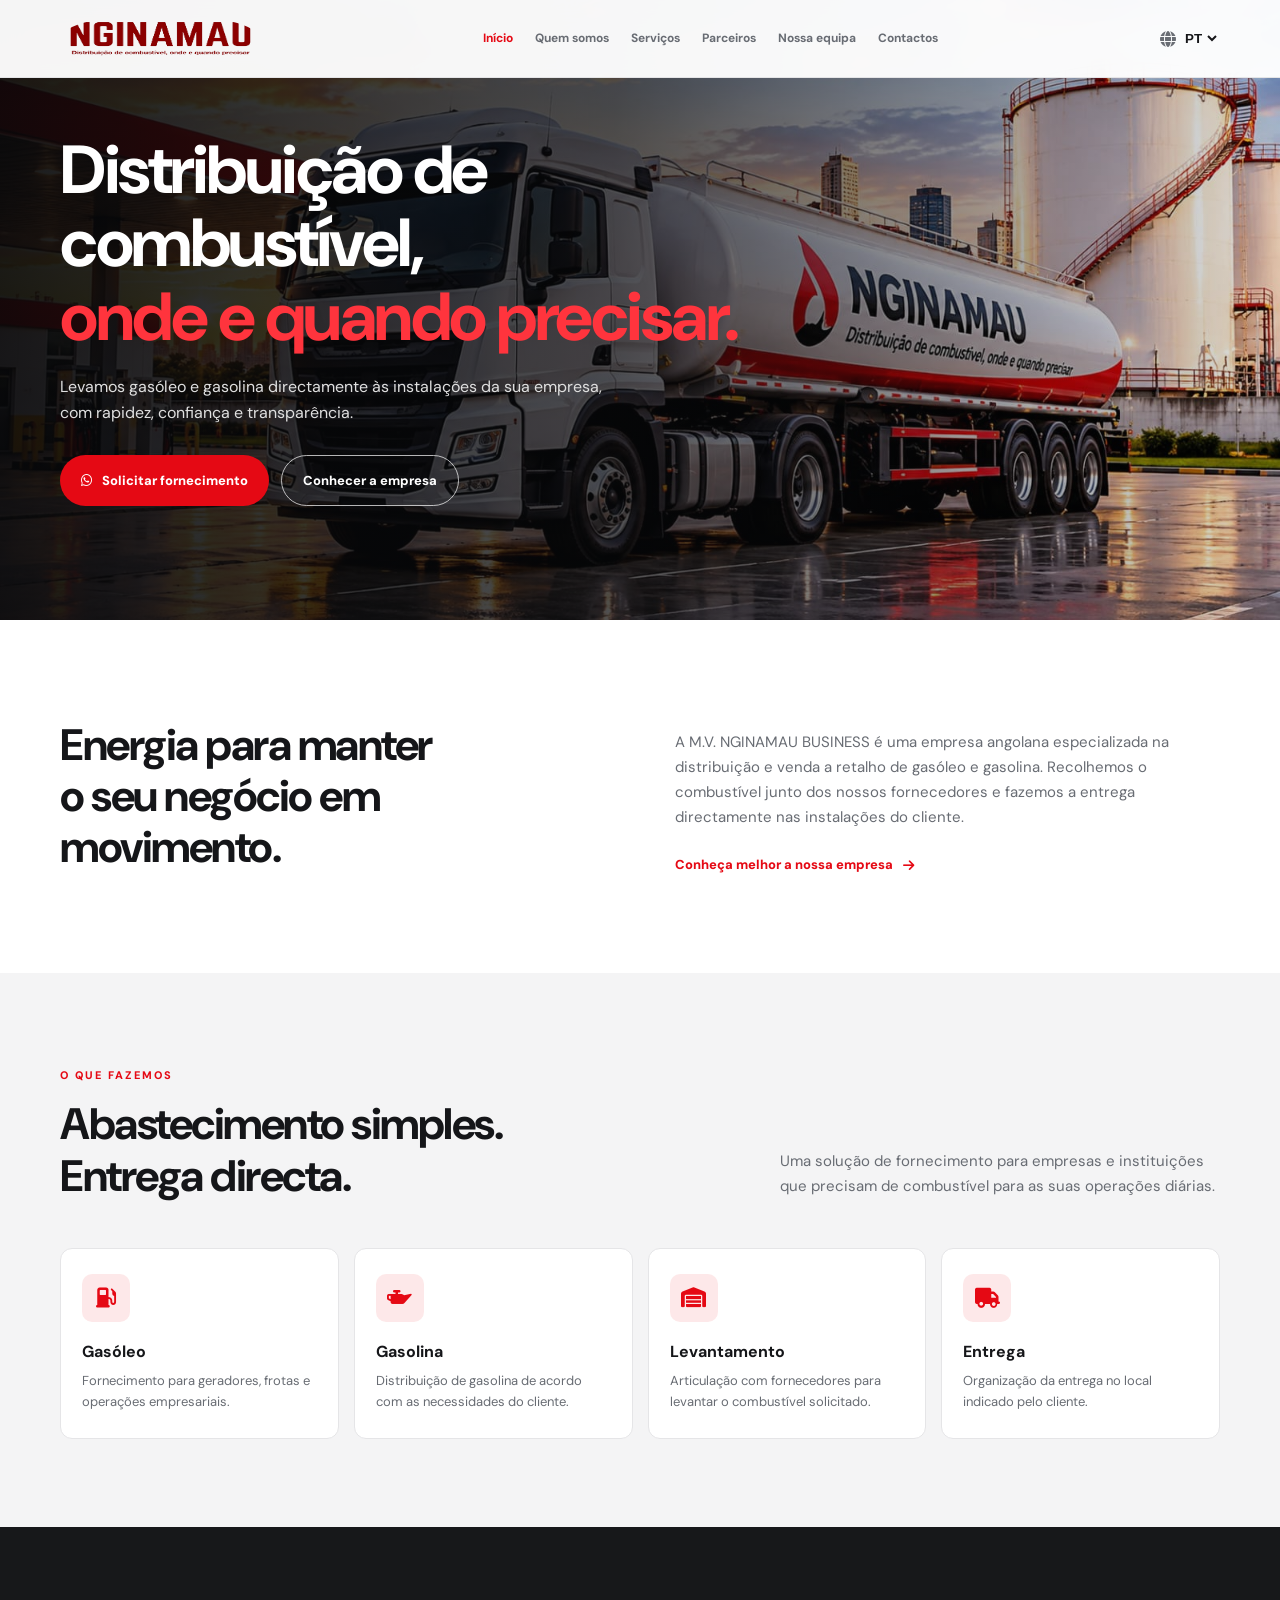
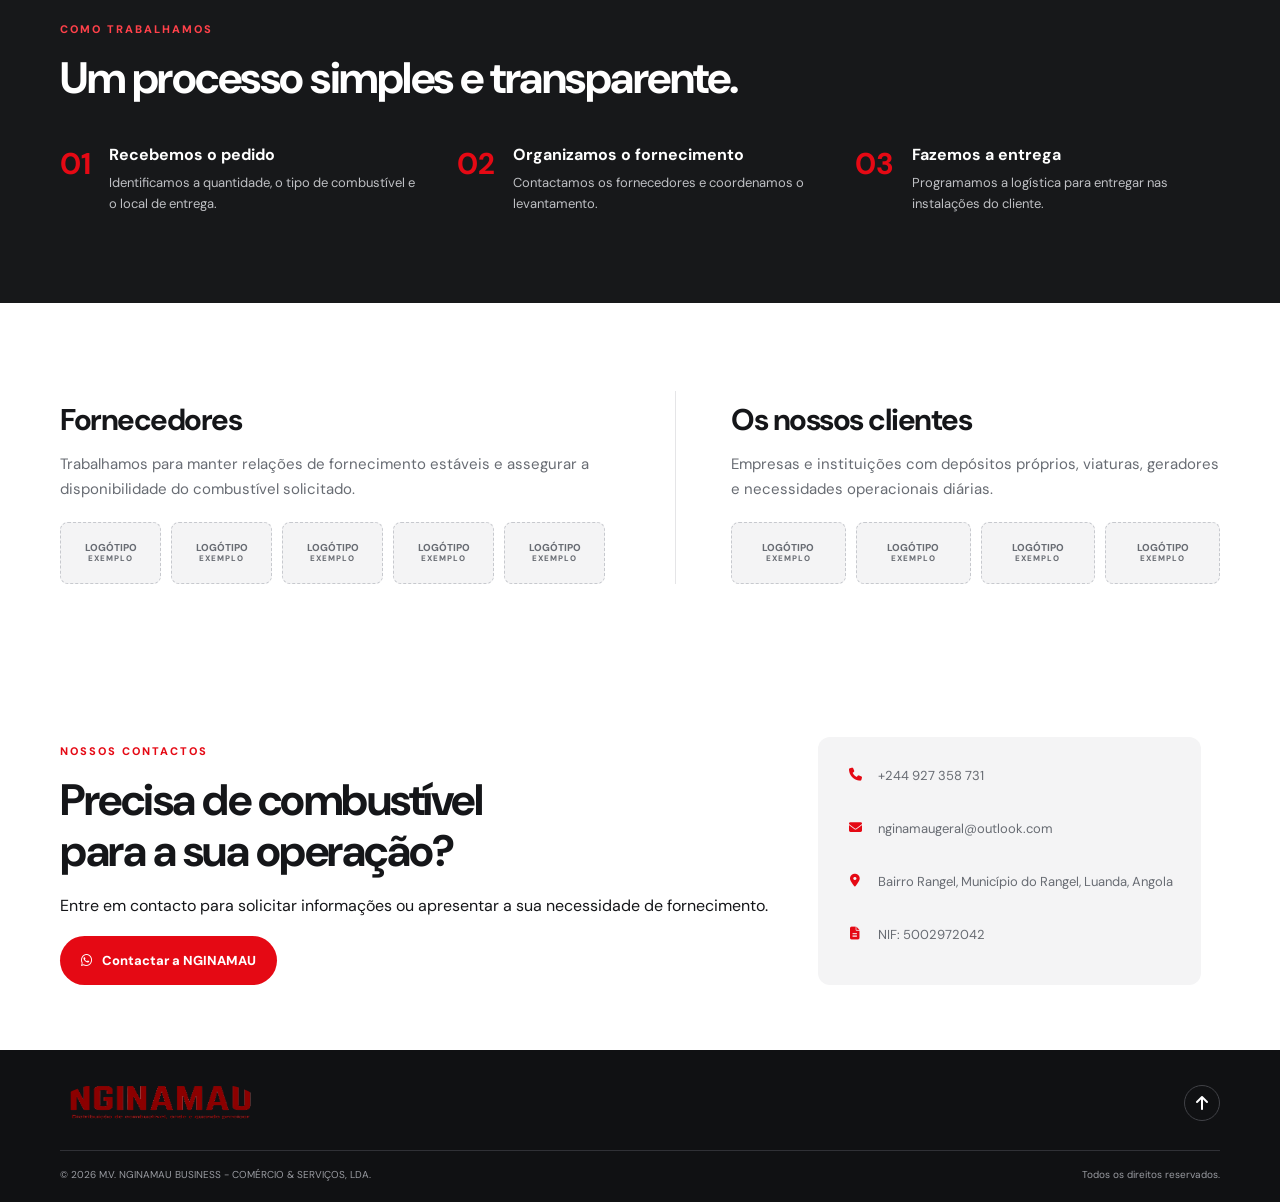
==== index.html @ 98467501 "first commit" ====
<!DOCTYPE html>
<html lang="pt">

<head>
  <meta charset="UTF-8">
  <meta name="viewport" content="width=device-width, initial-scale=1.0">
  <meta name="description" content="NGINAMAU — Distribuição de combustível, onde e quando precisar.">
  <title>NGINAMAU | Início</title>
  <link rel="preconnect" href="https://fonts.googleapis.com">
  <link rel="preconnect" href="https://fonts.gstatic.com" crossorigin>
  <link href="https://fonts.googleapis.com/css2?family=DM+Sans:wght@400;500;600;700;800&display=swap" rel="stylesheet">
  <link rel="stylesheet" href="https://cdnjs.cloudflare.com/ajax/libs/font-awesome/6.7.2/css/all.min.css">
  <link rel="stylesheet" href="css/styles.css">
</head>

<body>
  <div id="site-header"></div>
  <main>
    <section class="hero" id="inicio">
      <div class="hero-shade"></div>
      <div class="container hero-content">
        <h1>Distribuição de combustível,<br><em>onde e quando precisar.</em></h1>
        <p>Levamos gasóleo e gasolina directamente às instalações da sua empresa, com rapidez, confiança e
          transparência.</p>
        <div class="hero-actions">
          <a class="btn btn-red" href="https://wa.me/244927358731" target="_blank" rel="noopener"><i
              class="fa-brands fa-whatsapp"></i> Solicitar fornecimento</a>
          <a class="btn btn-outline" href="sobre.html">Conhecer a empresa</a>
        </div>
      </div>
    </section>

    <section class="section intro-section">
      <div class="container two-col intro-layout">
        <div>
          <h2>Energia para manter<br>o seu negócio em movimento.</h2>
        </div>
        <div class="intro-copy">
          <p>A M.V. NGINAMAU BUSINESS é uma empresa angolana especializada na distribuição e venda a retalho de gasóleo
            e gasolina. Recolhemos o combustível junto dos nossos fornecedores e fazemos a entrega directamente nas
            instalações do cliente.</p>
          <a class="text-link" href="sobre.html">Conheça melhor a nossa empresa <i
              class="fa-solid fa-arrow-right"></i></a>
        </div>
      </div>
    </section>

    <section class="section soft-section" id="servicos">
      <div class="container">
        <div class="section-heading">
          <div><span class="kicker">O que fazemos</span>
            <h2>Abastecimento simples.<br>Entrega directa.</h2>
          </div>
          <p>Uma solução de fornecimento para empresas e instituições que precisam de combustível para as suas operações
            diárias.</p>
        </div>
        <div class="cards-grid four">
          <article class="info-card"><span class="icon-box"><i class="fa-solid fa-gas-pump"></i></span>
            <h3>Gasóleo</h3>
            <p>Fornecimento para geradores, frotas e operações empresariais.</p>
          </article>
          <article class="info-card"><span class="icon-box"><i class="fa-solid fa-oil-can"></i></span>
            <h3>Gasolina</h3>
            <p>Distribuição de gasolina de acordo com as necessidades do cliente.</p>
          </article>
          <article class="info-card"><span class="icon-box"><i class="fa-solid fa-warehouse"></i></span>
            <h3>Levantamento</h3>
            <p>Articulação com fornecedores para levantar o combustível solicitado.</p>
          </article>
          <article class="info-card"><span class="icon-box"><i class="fa-solid fa-truck"></i></span>
            <h3>Entrega</h3>
            <p>Organização da entrega no local indicado pelo cliente.</p>
          </article>
        </div>
      </div>
    </section>

    <section class="section process-section">
      <div class="container">
        <span class="kicker kicker-light">Como trabalhamos</span>
        <h2>Um processo simples e transparente.</h2>
        <div class="steps-grid">
          <article><b>01</b>
            <div>
              <h3>Recebemos o pedido</h3>
              <p>Identificamos a quantidade, o tipo de combustível e o local de entrega.</p>
            </div>
          </article>
          <article><b>02</b>
            <div>
              <h3>Organizamos o fornecimento</h3>
              <p>Contactamos os fornecedores e coordenamos o levantamento.</p>
            </div>
          </article>
          <article><b>03</b>
            <div>
              <h3>Fazemos a entrega</h3>
              <p>Programamos a logística para entregar nas instalações do cliente.</p>
            </div>
          </article>
        </div>
      </div>
    </section>

    <section class="section partners-section" id="parceiros">
      <div class="container two-col">
        <div class="partner-panel">
          <h2>Fornecedores</h2>
          <p>Trabalhamos para manter relações de fornecimento estáveis e assegurar a disponibilidade do combustível
            solicitado.</p>
          <div class="logo-row">
            <div class="logo-placeholder">LOGÓTIPO<br><small>EXEMPLO</small></div>
            <div class="logo-placeholder">LOGÓTIPO<br><small>EXEMPLO</small></div>
            <div class="logo-placeholder">LOGÓTIPO<br><small>EXEMPLO</small></div>
            <div class="logo-placeholder">LOGÓTIPO<br><small>EXEMPLO</small></div>
            <div class="logo-placeholder">LOGÓTIPO<br><small>EXEMPLO</small></div>
          </div>
        </div>
        <div class="partner-panel">
          <h2>Os nossos clientes</h2>
          <p>Empresas e instituições com depósitos próprios, viaturas, geradores e necessidades operacionais diárias.
          </p>
          <div class="logo-row">
            <div class="logo-placeholder">LOGÓTIPO<br><small>EXEMPLO</small></div>
            <div class="logo-placeholder">LOGÓTIPO<br><small>EXEMPLO</small></div>
            <div class="logo-placeholder">LOGÓTIPO<br><small>EXEMPLO</small></div>
            <div class="logo-placeholder">LOGÓTIPO<br><small>EXEMPLO</small></div>
          </div>
        </div>
      </div>
    </section>

    <!-- <section class="section reach-section">
      <div class="container reach-content">
        <span class="kicker kicker-light">Onde estamos</span>
        <h2>Começamos em Luanda.<br>Queremos chegar mais longe.</h2>
        <p>Numa primeira fase, actuamos na Província de Luanda e demais zonas da cidade. No futuro, pretendemos expandir
          para periferias, subúrbios e áreas rurais.</p>
      </div>
    </section> -->

    <section class="contact-cta section" id="contactos">
      <div class="container contact-grid">
        <div class="contact-kicker">
          <span class="kicker" data-i18n="contactKicker">NOSSOS CONTACTOS</span>
          <h2 data-i18n="contactTitle">Precisa de combustível<br>para a sua operação?</h2>
          <p data-i18n="contactText">Entre em contacto para solicitar informações ou apresentar a sua necessidade de
            fornecimento.
          </p>
          <a class="btn btn-red" href="https://wa.me/244927358731" target="_blank" rel="noopener">
            <i class="fa-brands fa-whatsapp"></i>
            <span data-i18n="contactButton">Contactar a NGINAMAU</span>
          </a>
        </div>
        <div class="contact-details">
          <a href="tel:+244927358731"><i class="fa-solid fa-phone"></i><span>+244 927 358 731</span></a>
          <a href="mailto:nginamaugeral@outlook.com"><i
              class="fa-solid fa-envelope"></i><span>nginamaugeral@outlook.com</span></a>
          <div><i class="fa-solid fa-location-dot"></i><span data-i18n="address">Bairro Rangel, Município do Rangel,
              Luanda, Angola</span></div>
          <div><i class="fa-solid fa-file-lines"></i><span>NIF: 5002972042</span></div>
        </div>
      </div>
    </section>

  </main>
  <div id="site-footer"></div>
  <script src="js/layout.js"></script>
  <script src="js/main.js"></script>
</body>

</html>
---- css/styles.css ----
* {
    box-sizing: border-box
}

:root {
    --red: #e50914;
    --red2: #b80710;
    --ink: #151619;
    --muted: #686c73;
    --paper: #fff;
    --soft: #f4f4f5;
    --line: #e5e5e7;
    --header: rgba(255, 255, 255, .96)
}

body.dark {
    --ink: #f4f4f5;
    --muted: #b7bac1;
    --paper: #151619;
    --soft: #202226;
    --line: #33363b;
    --header: rgba(21, 22, 25, .96)
}

html {
    scroll-behavior: smooth;
    scroll-padding-top: 80px
}

body {
    margin: 0;
    font-family: "DM Sans", Arial, sans-serif;
    color: var(--ink);
    background: var(--paper);
    line-height: 1.65
}

a {
    color: inherit;
    text-decoration: none
}

.container {
    width: min(1160px, calc(100% - 48px));
    margin: auto
}

.site-header {
    width: 100%;
    height: 78px;
    padding: 0 max(24px, calc((100vw - 1160px)/2));
    display: flex;
    align-items: center;
    justify-content: space-between;
    gap: 24px;
    background: var(--header);
    border-bottom: 1px solid var(--line);
    position: fixed;
    top: 0;
    z-index: 50;
    backdrop-filter: blur(12px)
}

.brand {
    display: flex;
    align-items: center;
    gap: 10px;
    flex-shrink: 0
}

.brand-mark {
    width: 200px;
    height: 50px;
    color: #fff;
    display: grid;
    place-items: center;
    border-radius: 50% 50% 8% 8px;
    font-size: 20px
}

.brand strong {
    display: block;
    font-size: 19px;
    letter-spacing: -.7px;
    line-height: 1.1
}

.brand small {
    display: block;
    color: var(--muted);
    font-size: 9px
}

.main-nav {
    display: flex;
    gap: 22px;
    align-items: center
}

.main-nav a {
    font-size: 12px;
    font-weight: 700;
    color: var(--muted)
}

.main-nav a:hover,
.main-nav a.active {
    color: var(--red)
}

.header-actions {
    display: flex;
    align-items: center;
    gap: 12px
}

.language-picker {
    display: flex;
    gap: 5px;
    align-items: center;
    color: var(--muted)
}

.language-picker select {
    border: 0;
    background: transparent;
    color: var(--ink);
    font-weight: 700
}

.theme-toggle,
.menu-toggle {
    width: 36px;
    height: 36px;
    border: 1px solid var(--line);
    border-radius: 50%;
    background: var(--soft);
    color: var(--ink);
    cursor: pointer
}

.menu-toggle {
    display: none
}

.hero {
    min-height: 620px;
    display: flex;
    align-items: center;
    position: relative;
    color: white;
    background: #151619 url("../assets/hero.jpeg") center 55%/cover no-repeat
}

.hero-shade,
.page-hero-shade {
    position: absolute;
    inset: 0;
    background: linear-gradient(90deg, rgba(7, 8, 10, .92), rgba(7, 8, 10, .70) 48%, rgba(7, 8, 10, .12))
}

.hero-content,
.page-hero-content {
    position: relative;
    z-index: 1;
    padding: 90px 0
}

.eyebrow,
.kicker {
    font-size: 11px;
    font-weight: 800;
    letter-spacing: 2px;
    text-transform: uppercase;
    color: var(--red)
}

.eyebrow {
    color: #fff;
    opacity: .9
}

.hero h1,
.page-hero h1 {
    font-size: clamp(42px, 5.5vw, 68px);
    line-height: 1.08;
    letter-spacing: -2.5px;
    max-width: 760px;
    margin: 20px 0
}

.hero h1 em,
.page-hero h1 em {
    font-style: normal;
    color: #ff343d
}

.hero-content>p,
.page-hero-content>p {
    font-size: 16px;
    color: #e0e0e0;
    max-width: 550px
}

.hero-actions {
    display: flex;
    gap: 12px;
    flex-wrap: wrap;
    margin-top: 28px
}

.btn {
    display: inline-flex;
    align-items: center;
    justify-content: center;
    gap: 10px;
    padding: 14px 21px;
    border-radius: 28px;
    font-size: 13px;
    font-weight: 800;
    transition: .2s
}

.btn:hover {
    transform: translateY(-2px)
}

.btn-red {
    background: var(--red);
    color: #fff
}

.btn-red:hover {
    background: var(--red2)
}

.btn-outline {
    border: 1px solid rgba(255, 255, 255, .7);
    color: #fff
}

.hero-caption {
    margin-top: 36px;
    font-size: 12px;
    color: #eee;
    display: flex;
    gap: 10px;
    align-items: center
}

.hero-caption i {
    color: #ff343d
}

.section {
    padding: 88px 0
}

.two-col {
    display: grid;
    grid-template-columns: 1fr 1fr;
    gap: 70px;
    align-items: center
}

.intro-section h2,
.section h2 {
    font-size: clamp(30px, 3.6vw, 44px);
    line-height: 1.16;
    letter-spacing: -1.5px;
    margin: 12px 0
}

.intro-copy p,
.section-heading>p,
.partner-panel>p,
.team-preview p,
.reach-content p,
.about-main p,
.statement-card p {
    color: var(--muted);
    font-size: 15px
}

.text-link {
    color: var(--red);
    font-weight: 800;
    font-size: 13px;
    display: inline-flex;
    gap: 10px;
    align-items: center;
    margin-top: 10px
}

.soft-section {
    background: var(--soft)
}

.section-heading {
    display: grid;
    grid-template-columns: 1fr 1fr;
    align-items: end;
    gap: 60px;
    margin-bottom: 34px
}

.section-heading>p {
    max-width: 440px;
    justify-self: end
}

.cards-grid {
    display: grid;
    gap: 15px
}

.cards-grid.four {
    grid-template-columns: repeat(4, 1fr)
}

.cards-grid.five {
    grid-template-columns: repeat(5, 1fr)
}

.info-card {
    background: var(--paper);
    border: 1px solid var(--line);
    border-radius: 12px;
    padding: 25px 21px
}

.icon-box {
    width: 48px;
    height: 48px;
    display: grid;
    place-items: center;
    background: rgba(229, 9, 20, .09);
    color: var(--red);
    border-radius: 10px;
    font-size: 20px
}

.info-card h3 {
    font-size: 16px;
    margin: 17px 0 5px
}

.info-card p {
    font-size: 13px;
    color: var(--muted);
    margin: 0
}

.process-section,
.reach-section {
    background: #17181a;
    color: #fff
}

.kicker-light {
    color: #ff414a
}

.process-section h2 {
    margin: 12px 0 35px
}

.steps-grid {
    display: grid;
    grid-template-columns: repeat(3, 1fr);
    gap: 32px
}

.steps-grid article {
    display: flex;
    gap: 18px
}

.steps-grid b {
    font-size: 30px;
    color: var(--red)
}

.steps-grid h3 {
    font-size: 16px;
    margin: 3px 0
}

.steps-grid p {
    font-size: 13px;
    color: #bfc0c4;
    margin: 0
}

.partner-panel+.partner-panel {
    border-left: 1px solid var(--line);
    padding-left: 55px
}

.partner-panel h2 {
    font-size: 30px
}

.logo-row {
    display: flex;
    gap: 10px;
    margin-top: 20px
}

.logo-placeholder {
    flex: 1;
    min-height: 62px;
    border: 1px dashed #c7c9ce;
    background: var(--soft);
    border-radius: 8px;
    display: grid;
    place-content: center;
    text-align: center;
    color: var(--muted);
    font-size: 10px;
    font-weight: 800;
    line-height: 1.2
}

.logo-placeholder small {
    font-size: 8px;
    letter-spacing: 1px
}

.note {
    display: block;
    color: var(--muted);
    font-size: 10px;
    margin-top: 10px
}

.team-preview {
    display: grid;
    grid-template-columns: 1fr 1fr;
    gap: 70px;
    align-items: center
}

.team-preview p {
    max-width: 460px
}

.team-preview-art {
    min-height: 250px;
    background: linear-gradient(135deg, #17181a, #303136);
    border-radius: 14px;
    color: white;
    display: flex;
    align-items: center;
    justify-content: center;
    gap: 24px;
    padding: 30px
}

.preview-icon {
    width: 100px;
    height: 100px;
    border-radius: 50%;
    background: var(--red);
    display: grid;
    place-items: center;
    font-size: 42px
}

.preview-caption strong,
.preview-caption span {
    display: block
}

.preview-caption strong {
    font-size: 20px
}

.preview-caption span {
    font-size: 13px;
    color: #c6c6c9
}

.reach-content {
    max-width: 780px
}

.reach-content h2 {
    font-size: 40px
}

.reach-content p {
    color: #c5c6c9;
    max-width: 650px
}

.contact-cta {
    padding: 65px 0
}

.cta-inner {
    display: flex;
    justify-content: space-between;
    align-items: center;
    gap: 30px
}

.cta-inner h2 {
    margin-bottom: 0
}

.contact-grid {
    display: flex;
    gap: 50px;
}

.contact-details {
    background: var(--soft);
    padding: 28px;
    border-radius: 12px;
    display: grid;
    gap: 20px
}

.contact-details a,
.contact-details div {
    display: flex;
    gap: 14px;
    align-items: flex-start;
    font-size: 13px;
    color: var(--muted);
    overflow-wrap: anywhere
}

.contact-details i {
    color: var(--red);
    width: 18px;
    text-align: center;
    padding-top: 3px
}

.site-footer {
    background: #101113;
    color: #fff;
    padding: 28px 0 18px
}

.footer-top {
    display: flex;
    align-items: center;
    justify-content: space-between;
    gap: 20px;
    padding-bottom: 22px
}

.footer-brand small {
    color: #a7a8ad
}

.footer-top>p {
    font-size: 12px;
    color: #c5c6c9
}

.back-top {
    width: 36px;
    height: 36px;
    border: 1px solid #414247;
    border-radius: 50%;
    display: grid;
    place-items: center
}

.footer-bottom {
    border-top: 1px solid #303136;
    padding-top: 16px;
    display: flex;
    justify-content: space-between;
    gap: 15px;
    color: #999ba1;
    font-size: 10px
}

.page-hero {
    min-height: 360px;
    display: flex;
    align-items: center;
    position: relative;
    color: #fff;
    background: #18191b center/cover no-repeat
}

.about-hero {
    background-image: url("../assets/quem-somos-banner.jpeg")
}

.team-hero {
    background-image: url("../assets/hero.jpeg")
}

.page-hero-shade {
    background: linear-gradient(90deg, rgba(8, 9, 11, .88), rgba(8, 9, 11, .5))
}

.page-hero-content {
    padding: 70px 0
}

.page-hero h1 {
    font-size: 56px;
    margin: 12px 0
}

.about-main {
    align-items: start
}

.statement-card {
    padding: 32px;
    border: 1px solid var(--line);
    border-radius: 14px;
    background: var(--paper)
}

.statement-card h2 {
    font-size: 27px
}

.statement-card .kicker {
    display: block;
    margin-top: 22px
}

.value-card {
    background: var(--soft);
    border: 1px solid var(--line);
    border-radius: 10px;
    padding: 22px 14px;
    text-align: center
}

.value-card i {
    font-size: 23px;
    color: var(--red)
}

.value-card h3 {
    font-size: 13px;
    margin: 12px 0 0
}

.objective-list {
    display: grid;
    gap: 15px;
    max-width: 900px
}

.objective-list>div {
    display: flex;
    gap: 18px;
    align-items: flex-start;
    border-bottom: 1px solid #34363a;
    padding: 0 0 14px
}

.objective-list b {
    color: var(--red);
    font-size: 20px
}

.objective-list p {
    margin: 0;
    color: #d1d1d4;
    font-size: 14px
}

.org-chart {
    display: flex;
    flex-direction: column;
    align-items: center
}

.team-person {
    background: var(--paper);
    border: 1px solid var(--line);
    border-radius: 12px;
    padding: 22px 18px;
    box-shadow: 0 7px 24px rgba(0, 0, 0, .04);
    text-align: center
}

.manager-person {
    display: flex;
    align-items: center;
    text-align: left;
    gap: 18px;
    border-top: 3px solid var(--red);
    min-width: 340px
}

.team-photo {
    width: 180px;
    height: 200px;
    border-radius: 50%;
    margin: 0 auto 14px;
    background: #e8e8eb;
    color: #555;
    display: grid;
    place-items: center;
    font-size: 29px;
    overflow: hidden
}

.team-photo img {
    width: 100%;
    height: 100%;
}

.manager-person .team-photo {
    margin: 0
}

.role-label {
    font-size: 10px;
    letter-spacing: 1px;
    font-weight: 800;
    color: var(--red);
    text-transform: uppercase;
}

.team-person h3 {
    font-size: 15px;
    margin: 5px 0
}

.team-person h4 {
    font-size: 14px;
    margin: 6px 0
}

.team-person p {
    font-size: 12px;
    color: var(--muted);
    margin: 7px 0 0
}

.org-stem {
    height: 35px;
    width: 1px;
    background: var(--red)
}

.department-cards {
    display: grid;
    grid-template-columns: repeat(4, 1fr);
    gap: 15px;
    width: 100%;
    position: relative
}

.department-cards:before {
    content: "";
    height: 1px;
    background: var(--red);
    position: absolute;
    top: -1px;
    left: 12.5%;
    right: 12.5%
}

.department-cards .team-person {
    position: relative
}

.department-cards .team-person:before {
    content: "";
    height: 17px;
    width: 1px;
    background: var(--red);
    position: absolute;
    top: -18px;
    left: 50%
}

.center-note {
    text-align: center;
    margin-top: 22px
}

@media(max-width:1000px) {
    .main-nav {
        gap: 12px
    }

    .main-nav a {
        font-size: 11px
    }

    .cards-grid.four {
        grid-template-columns: repeat(2, 1fr)
    }

    .cards-grid.five {
        grid-template-columns: repeat(3, 1fr)
    }

    .department-cards {
        grid-template-columns: repeat(2, 1fr)
    }

    .department-cards:before {
        display: none
    }

    .department-cards .team-person:before {
        display: none
    }
}

@media(max-width:760px) {
    .site-header {
        height: 68px;
        padding: 0 18px;
        gap: 10px
    }

    .brand strong {
        font-size: 17px
    }

    .menu-toggle {
        display: block;
        margin-left: auto;
        order: 2
    }

    .header-actions {
        order: 3
    }

    .brand-mark {
        width: 120px;
        height: 50px;
        color: #fff;
        display: grid;
        place-items: center;
    }

    .main-nav {
        display: none;
        position: absolute;
        top: 68px;
        left: 0;
        right: 0;
        background: var(--paper);
        border-bottom: 1px solid var(--line);
        padding: 18px 22px;
        flex-direction: column;
        align-items: flex-start;
        gap: 16px
    }

    .main-nav.open {
        display: flex
    }

    .main-nav a {
        font-size: 13px
    }

    .container {
        width: min(100% - 36px, 560px)
    }

    .hero {
        min-height: 600px;
        background-position: 58% center
    }

    .hero-content {
        padding: 75px 0
    }

    .hero h1 {
        font-size: 43px;
        letter-spacing: -1.7px
    }

    .hero-content>p {
        font-size: 14px
    }

    .section {
        padding: 65px 0
    }

    .two-col,
    .section-heading,
    .team-preview {
        grid-template-columns: 1fr;
        gap: 20px
    }

    .section-heading>p {
        justify-self: start
    }

    .cards-grid.four {
        gap: 10px
    }

    .info-card {
        padding: 20px 15px
    }

    .info-card h3 {
        font-size: 14px
    }

    .info-card p {
        font-size: 12px
    }

    .steps-grid {
        grid-template-columns: 1fr;
        gap: 22px
    }

    .partner-panel+.partner-panel {
        border-left: 0;
        border-top: 1px solid var(--line);
        padding: 30px 0 0
    }

    .team-preview-art {
        min-height: 190px
    }

    .reach-content h2 {
        font-size: 31px
    }

    .cta-inner {
        align-items: flex-start;
        flex-direction: column
    }

    .contact-grid {
        display: block;
        gap: 50px;
    }

    .contact-details {
        margin-top: 50px;
    }

    .footer-top {
        flex-wrap: wrap
    }

    .footer-top>p {
        order: 3;
        width: 100%;
        margin: 0
    }

    .footer-bottom {
        flex-direction: column;
        gap: 5px
    }

    .page-hero {
        min-height: 300px
    }

    .page-hero h1 {
        font-size: 43px
    }

    .department-cards {
        grid-template-columns: 1fr
    }

    .manager-person {
        min-width: 0;
        width: 100%;
        max-width: 360px
    }

    .cards-grid.five {
        grid-template-columns: repeat(2, 1fr)
    }

    .statement-card {
        padding: 24px
    }
}

@media(max-width:380px) {
    .hero h1 {
        font-size: 36px
    }

    .hero-actions {
        flex-direction: column;
        align-items: stretch;
        max-width: 270px
    }

    .brand small {
        font-size: 8px
    }

    .header-actions {
        gap: 6px
    }

    .logo-row {
        gap: 6px
    }
}
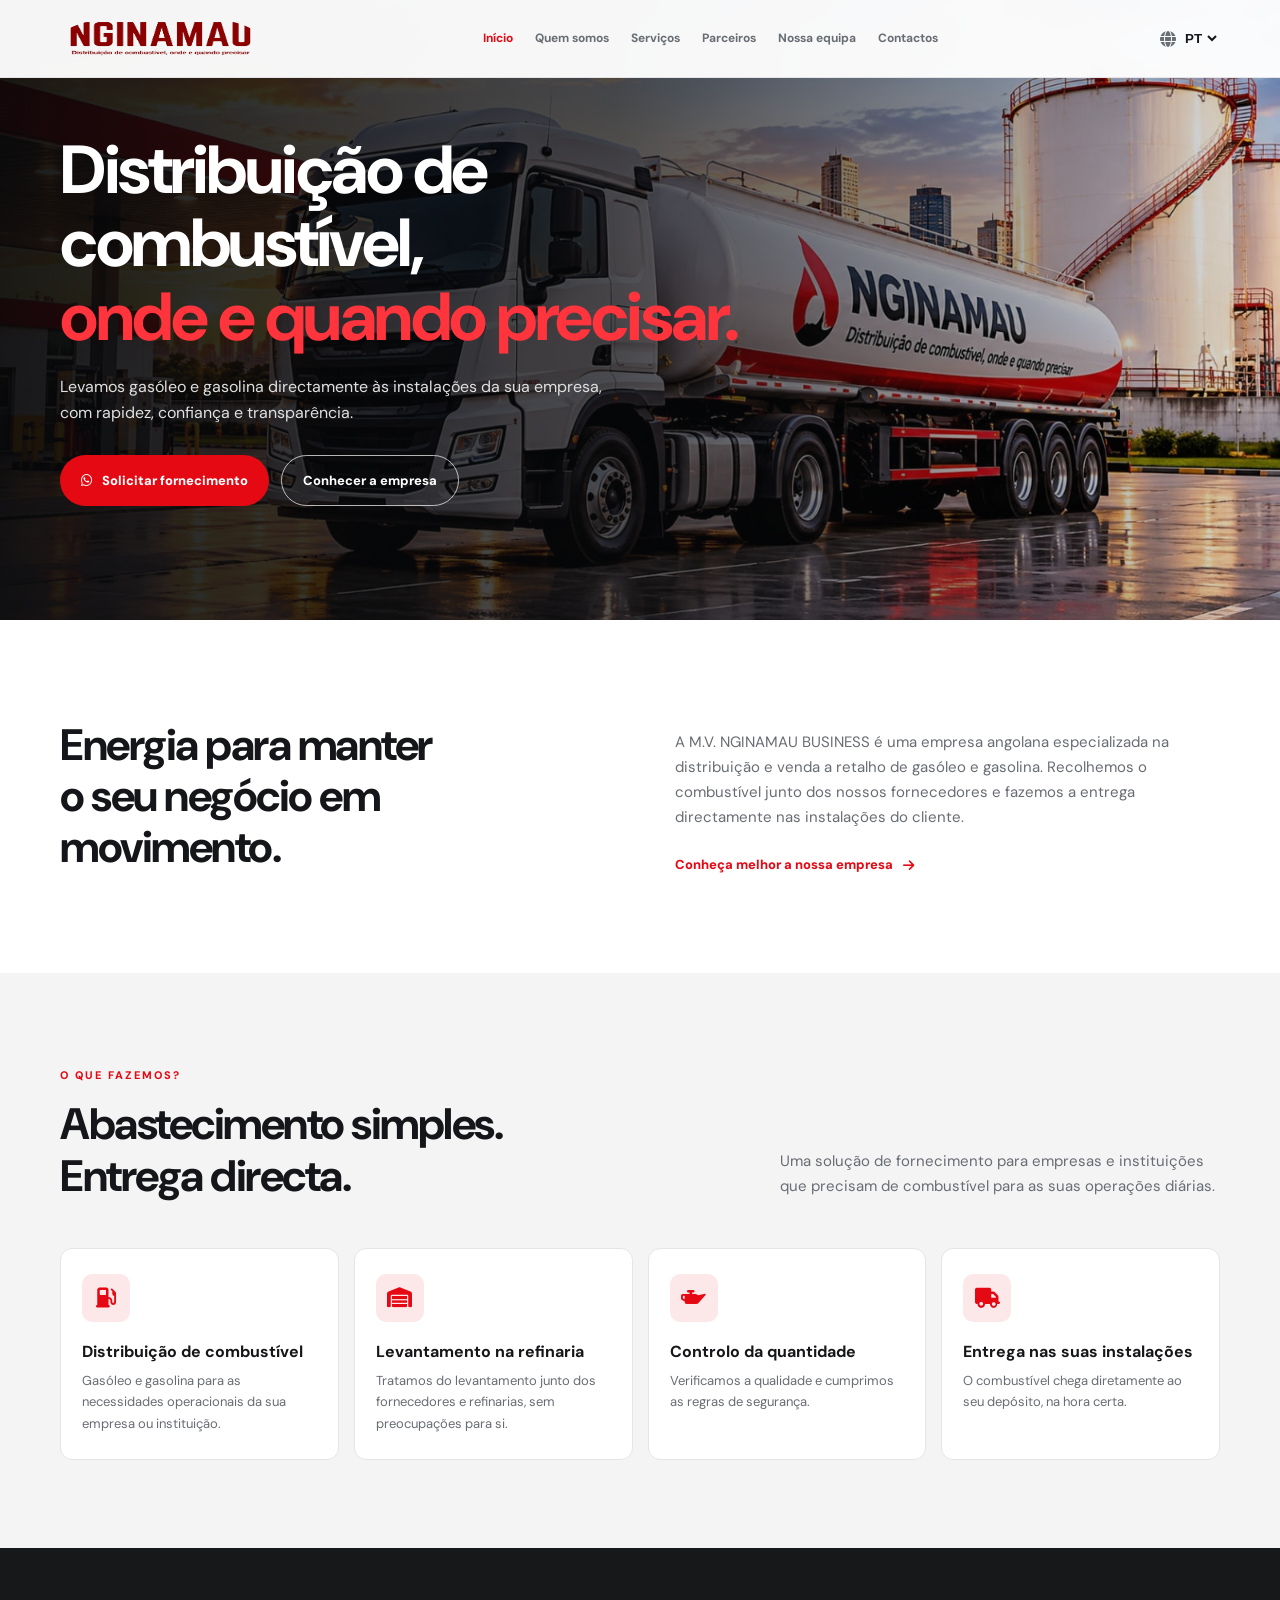
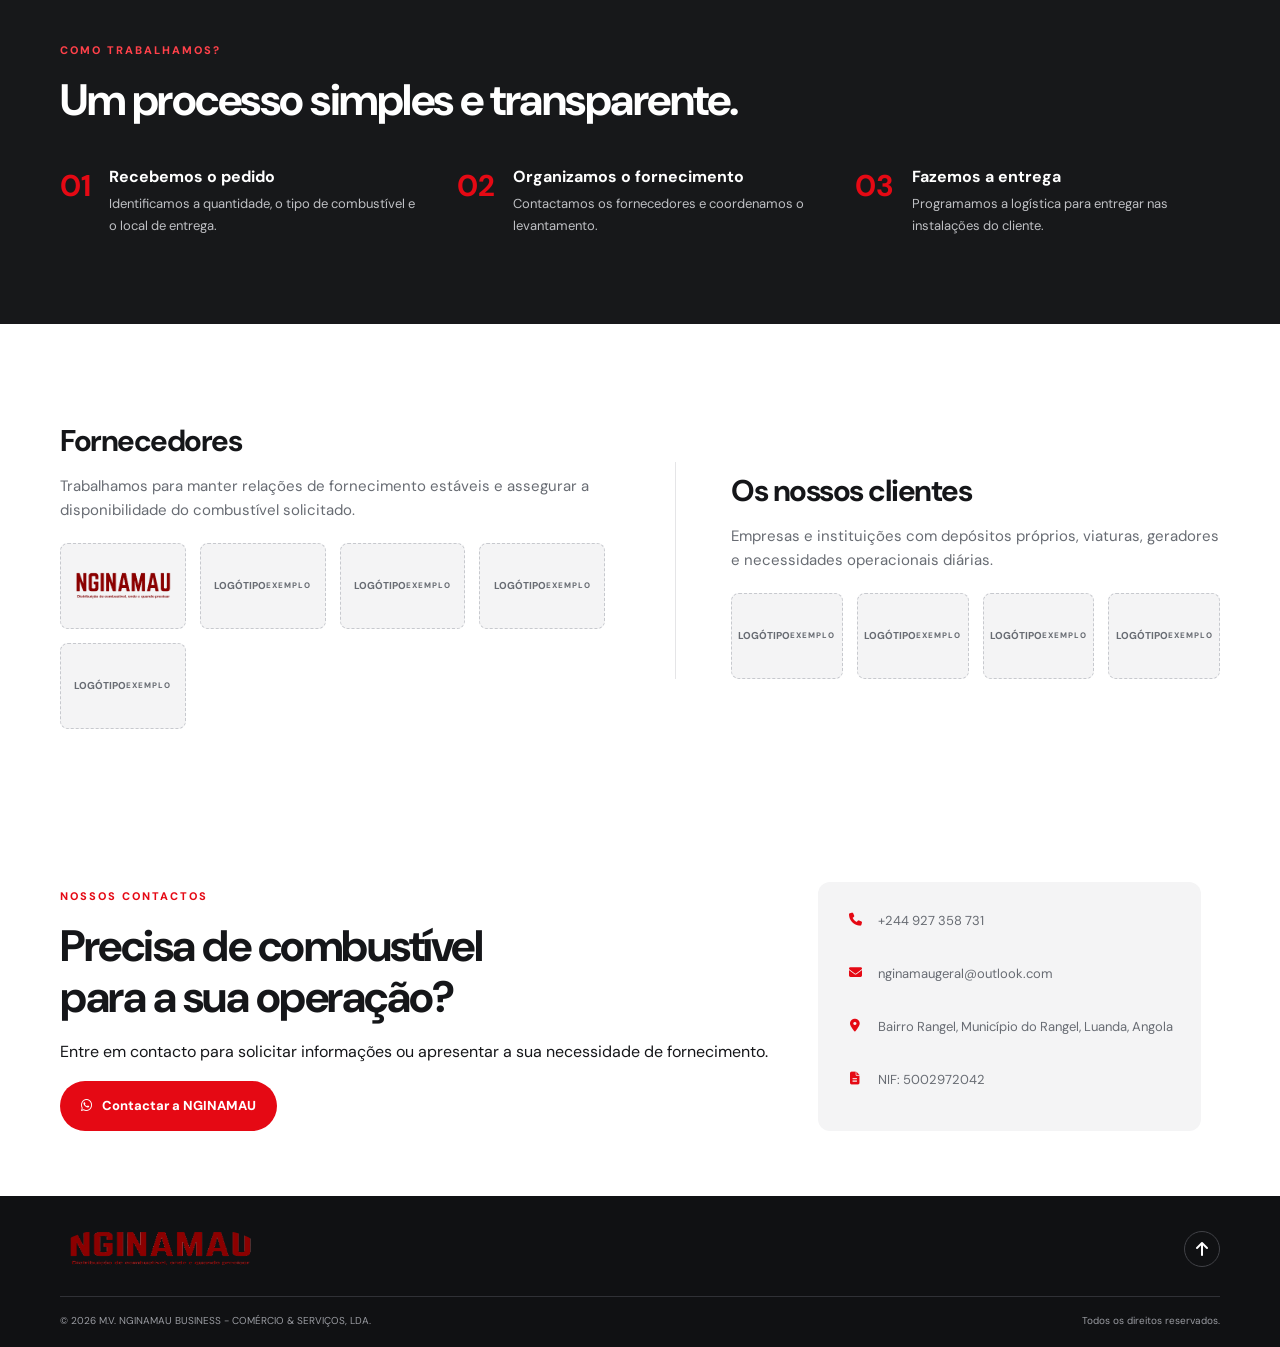
==== commit 44cddb6d: "ui: melhoramento da secção de clientes e fornecedores" ====
--- a/index.html
+++ b/index.html
@@ -48,7 +48,7 @@
     <section class="section soft-section" id="servicos">
       <div class="container">
         <div class="section-heading">
-          <div><span class="kicker">O que fazemos</span>
+          <div><span class="kicker">O que fazemos?</span>
             <h2>Abastecimento simples.<br>Entrega directa.</h2>
           </div>
           <p>Uma solução de fornecimento para empresas e instituições que precisam de combustível para as suas operações
@@ -56,20 +56,20 @@
         </div>
         <div class="cards-grid four">
           <article class="info-card"><span class="icon-box"><i class="fa-solid fa-gas-pump"></i></span>
-            <h3>Gasóleo</h3>
-            <p>Fornecimento para geradores, frotas e operações empresariais.</p>
+            <h3>Distribuição de combustível</h3>
+            <p>Gasóleo e gasolina para as necessidades operacionais da sua empresa ou instituição.</p>
+          </article>
+          <article class="info-card"><span class="icon-box"><i class="fa-solid fa-warehouse"></i></span>
+            <h3>Levantamento na refinaria</h3>
+            <p>Tratamos do levantamento junto dos fornecedores e refinarias, sem preocupações para si.</p>
           </article>
           <article class="info-card"><span class="icon-box"><i class="fa-solid fa-oil-can"></i></span>
-            <h3>Gasolina</h3>
-            <p>Distribuição de gasolina de acordo com as necessidades do cliente.</p>
-          </article>
-          <article class="info-card"><span class="icon-box"><i class="fa-solid fa-warehouse"></i></span>
-            <h3>Levantamento</h3>
-            <p>Articulação com fornecedores para levantar o combustível solicitado.</p>
-          </article>
+            <h3>Controlo da quantidade</h3>
+            <p>Verificamos a qualidade e cumprimos as regras de segurança.</p>
+          </article> 
           <article class="info-card"><span class="icon-box"><i class="fa-solid fa-truck"></i></span>
-            <h3>Entrega</h3>
-            <p>Organização da entrega no local indicado pelo cliente.</p>
+            <h3>Entrega nas suas instalações</h3>
+            <p>O combustível chega diretamente ao seu depósito, na hora certa.</p>
           </article>
         </div>
       </div>
@@ -77,7 +77,7 @@
 
     <section class="section process-section">
       <div class="container">
-        <span class="kicker kicker-light">Como trabalhamos</span>
+        <span class="kicker kicker-light">Como trabalhamos?</span>
         <h2>Um processo simples e transparente.</h2>
         <div class="steps-grid">
           <article><b>01</b>
@@ -109,7 +109,9 @@
           <p>Trabalhamos para manter relações de fornecimento estáveis e assegurar a disponibilidade do combustível
             solicitado.</p>
           <div class="logo-row">
-            <div class="logo-placeholder">LOGÓTIPO<br><small>EXEMPLO</small></div>
+            <div class="logo-placeholder">
+              <img src="assets/logo.png" alt="" srcset="">
+            </div>
             <div class="logo-placeholder">LOGÓTIPO<br><small>EXEMPLO</small></div>
             <div class="logo-placeholder">LOGÓTIPO<br><small>EXEMPLO</small></div>
             <div class="logo-placeholder">LOGÓTIPO<br><small>EXEMPLO</small></div>
@@ -129,15 +131,6 @@
         </div>
       </div>
     </section>
-
-    <!-- <section class="section reach-section">
-      <div class="container reach-content">
-        <span class="kicker kicker-light">Onde estamos</span>
-        <h2>Começamos em Luanda.<br>Queremos chegar mais longe.</h2>
-        <p>Numa primeira fase, actuamos na Província de Luanda e demais zonas da cidade. No futuro, pretendemos expandir
-          para periferias, subúrbios e áreas rurais.</p>
-      </div>
-    </section> -->
 
     <section class="contact-cta section" id="contactos">
       <div class="container contact-grid">
--- a/css/styles.css
+++ b/css/styles.css
@@ -582,7 +582,7 @@
 }
 
 .page-hero {
-    min-height: 360px;
+    min-height: 460px;
     display: flex;
     align-items: center;
     position: relative;
@@ -1018,4 +1018,129 @@
     .logo-row {
         gap: 6px
     }
-}+}
+
+.partner-panel .logo-row {
+  display: grid;
+  grid-template-columns: repeat(4, minmax(0, 1fr));
+  gap: 14px;
+  align-items: stretch;
+}
+.partner-panel .logo-placeholder {
+  min-width: 0;
+  min-height: 86px;
+  padding: 10px;
+  display: flex;
+  align-items: center;
+  justify-content: center;
+  overflow: hidden;
+}
+.partner-panel .logo-placeholder img {
+  display: block;
+  width: 100%;
+  max-width: 130px;
+  height: 58px;
+  object-fit: contain;
+}
+@media (max-width: 1024px) {
+  .partner-panel .logo-row {
+    grid-template-columns: repeat(3, minmax(0, 1fr));
+  }
+}
+
+@media (max-width: 600px) {
+  .partner-panel .logo-row {
+    display: flex;
+    gap: 12px;
+    overflow-x: auto;
+    overflow-y: hidden;
+    padding: 2px 2px 12px;
+    scroll-snap-type: x mandatory;
+    -webkit-overflow-scrolling: touch;
+    scrollbar-width: thin;
+  }
+  .partner-panel .logo-placeholder {
+    flex: 0 0 132px;
+    width: 132px;
+    min-height: 78px;
+    scroll-snap-align: start;
+  }
+  .partner-panel .logo-placeholder img {
+    max-width: 110px;
+    height: 52px;
+  }
+}
+
+.manager-person {
+  width: min(100%, 900px);
+  min-width: 0;
+  display: grid;
+  grid-template-columns: 112px minmax(0, 1fr);
+  align-items: start;
+  gap: 22px;
+  padding: 26px;
+  text-align: left;
+  overflow: hidden;
+}
+.manager-person .team-photo {
+  width: 112px;
+  height: 112px;
+  min-width: 0;
+  margin: 0;
+  flex: none;
+}
+.manager-person .team-photo img {
+  display: block;
+  width: 100%;
+  height: 100%;
+  object-fit: cover;
+  object-position: center;
+  border-radius: 50%;
+}
+.manager-person .manager-info {
+  min-width: 0;
+  width: 100%;
+}
+.manager-person h3 {
+  overflow-wrap: anywhere;
+  line-height: 1.3;
+}
+.manager-person .manager-bio {
+  max-width: 680px;
+  margin: 10px 0 0;
+  color: var(--muted);
+  font-size: 13px;
+  line-height: 1.7;
+  overflow-wrap: break-word;
+}
+@media (max-width: 760px) {
+  .manager-person {
+    width: 100%;
+    grid-template-columns: 76px minmax(0, 1fr);
+    gap: 14px;
+    padding: 18px;
+  }
+  .manager-person .team-photo {
+    width: 76px;
+    height: 76px;
+  }
+  .manager-person .manager-bio {
+    font-size: 12px;
+    line-height: 1.6;
+  }
+}
+@media (max-width: 420px) {
+  .manager-person {
+    grid-template-columns: 1fr;
+    justify-items: center;
+    text-align: center;
+    padding: 20px 16px;
+  }
+  .manager-person .team-photo {
+    width: 88px;
+    height: 88px;
+  }
+  .manager-person .manager-info {
+    text-align: center;
+  }
+}
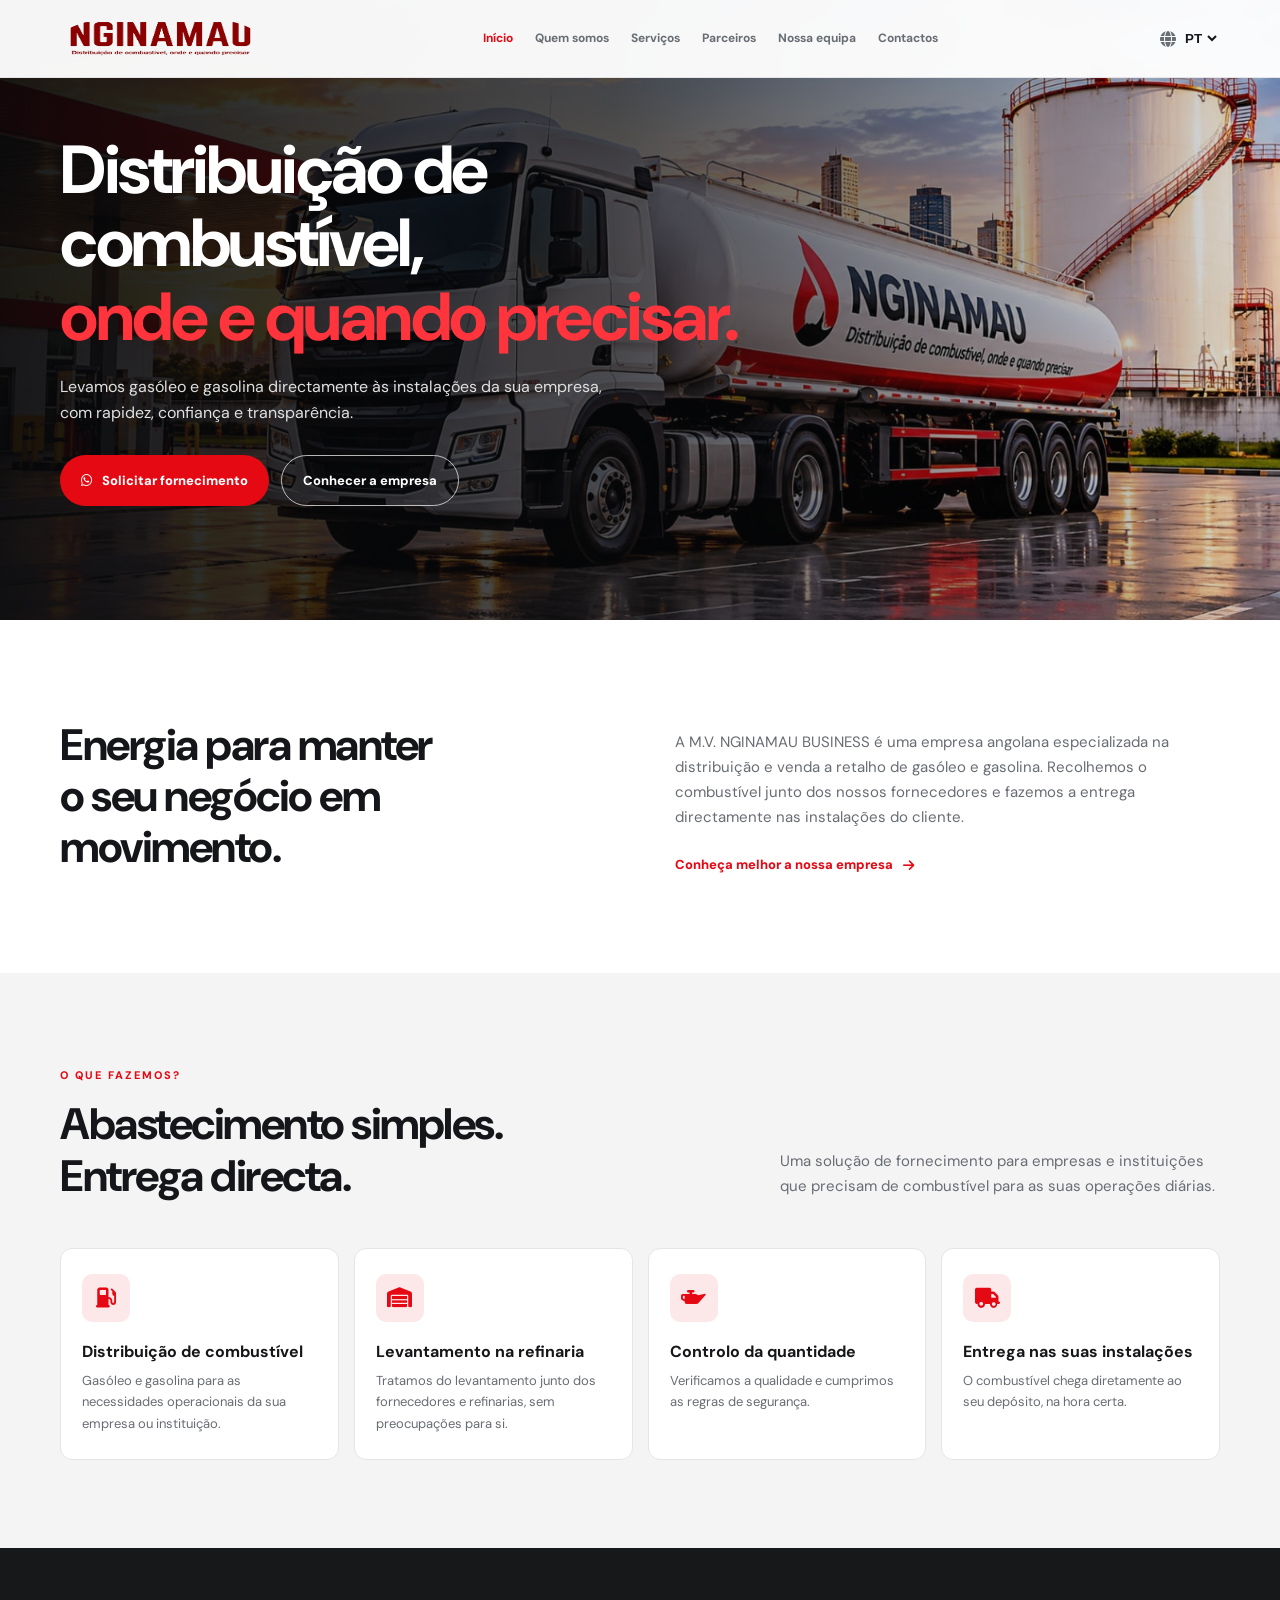
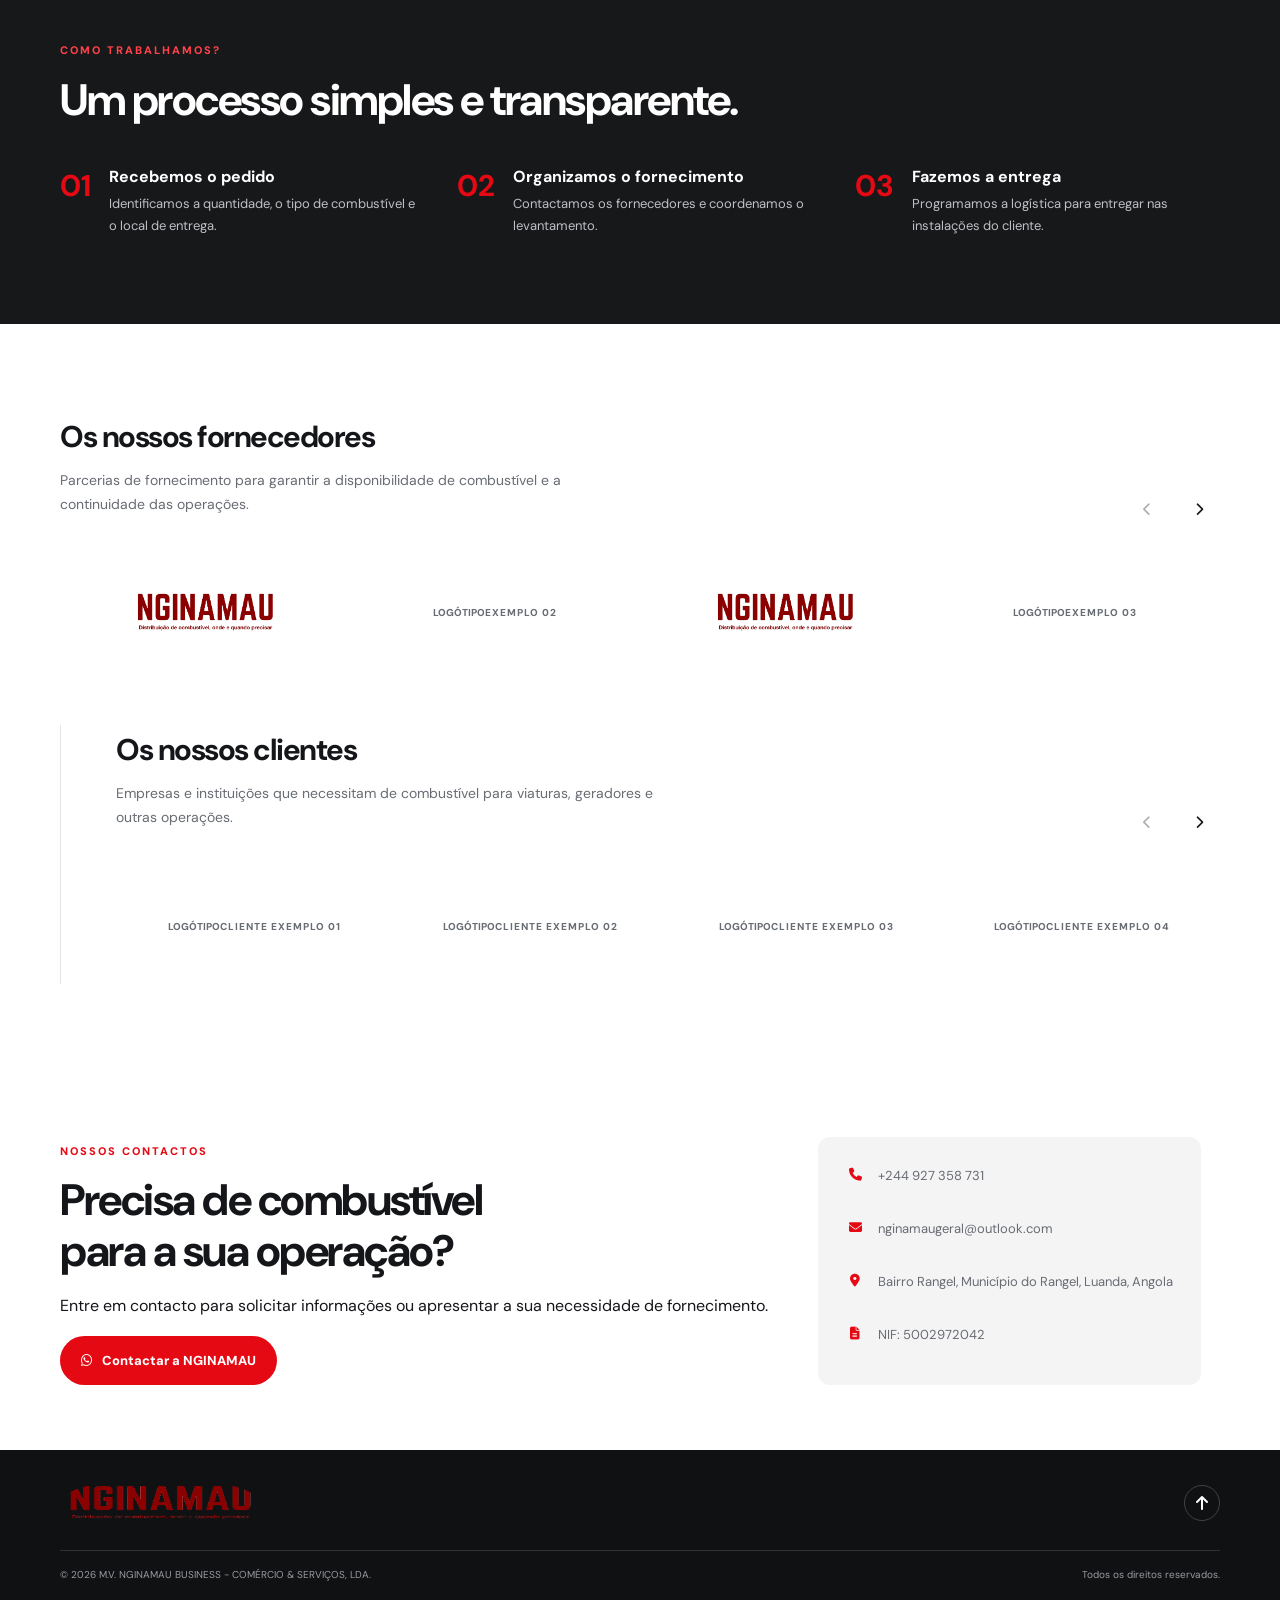
==== commit b85ce900: "style: melhor enquadramento dos cards dos fornecedores e clientes..." ====
--- a/index.html
+++ b/index.html
@@ -102,35 +102,113 @@
       </div>
     </section>
 
+        
     <section class="section partners-section" id="parceiros">
-      <div class="container two-col">
+      <div class="container">
         <div class="partner-panel">
-          <h2>Fornecedores</h2>
-          <p>Trabalhamos para manter relações de fornecimento estáveis e assegurar a disponibilidade do combustível
-            solicitado.</p>
-          <div class="logo-row">
-            <div class="logo-placeholder">
-              <img src="assets/logo.png" alt="" srcset="">
-            </div>
-            <div class="logo-placeholder">LOGÓTIPO<br><small>EXEMPLO</small></div>
-            <div class="logo-placeholder">LOGÓTIPO<br><small>EXEMPLO</small></div>
-            <div class="logo-placeholder">LOGÓTIPO<br><small>EXEMPLO</small></div>
-            <div class="logo-placeholder">LOGÓTIPO<br><small>EXEMPLO</small></div>
-          </div>
-        </div>
-        <div class="partner-panel">
-          <h2>Os nossos clientes</h2>
-          <p>Empresas e instituições com depósitos próprios, viaturas, geradores e necessidades operacionais diárias.
-          </p>
-          <div class="logo-row">
-            <div class="logo-placeholder">LOGÓTIPO<br><small>EXEMPLO</small></div>
-            <div class="logo-placeholder">LOGÓTIPO<br><small>EXEMPLO</small></div>
-            <div class="logo-placeholder">LOGÓTIPO<br><small>EXEMPLO</small></div>
-            <div class="logo-placeholder">LOGÓTIPO<br><small>EXEMPLO</small></div>
-          </div>
-        </div>
-      </div>
-    </section>
+          <div class="carousel-heading">
+            <div>
+              <h2>Os nossos fornecedores</h2>
+              <p>
+                Parcerias de fornecimento para garantir a disponibilidade
+                de combustível e a continuidade das operações.
+              </p>
+            </div>
+
+            <div class="carousel-controls">
+              <button class="carousel-btn" data-prev aria-label="Anterior">
+                <i class="fa-solid fa-chevron-left"></i>
+              </button>
+
+              <button class="carousel-btn" data-next aria-label="Seguinte">
+                <i class="fa-solid fa-chevron-right"></i>
+              </button>
+            </div>
+          </div>
+
+          <div class="logo-carousel" data-autoplay="true">
+            <div class="logo-carousel-viewport">
+              <div class="logo-carousel-track">
+
+                <div class="logo-placeholder">
+                  <img src="assets/logo.png" alt="Fornecedor demonstrativo">
+                </div>
+
+                <div class="logo-placeholder">
+                  LOGÓTIPO<br><small>EXEMPLO 02</small>
+                </div>
+                
+                <div class="logo-placeholder">
+                  <img src="assets/logo.png" alt="Fornecedor demonstrativo">
+                </div>
+
+                <div class="logo-placeholder">
+                  LOGÓTIPO<br><small>EXEMPLO 03</small>
+                </div>
+
+                <div class="logo-placeholder">
+                  LOGÓTIPO<br><small>EXEMPLO 04</small>
+                </div>
+
+                <div class="logo-placeholder">
+                  LOGÓTIPO<br><small>EXEMPLO 05</small>
+                </div>
+              </div>
+            </div>
+          </div>
+        </div>
+
+        <div class="partner-panel clients-panel">
+          <div class="carousel-heading">
+            <div>
+              <h2>Os nossos clientes</h2>
+              <p>
+                Empresas e instituições que necessitam de combustível
+                para viaturas, geradores e outras operações.
+              </p>
+            </div>
+
+            <div class="carousel-controls">
+              <button class="carousel-btn" data-prev aria-label="Anterior">
+                <i class="fa-solid fa-chevron-left"></i>
+              </button>
+
+              <button class="carousel-btn" data-next aria-label="Seguinte">
+                <i class="fa-solid fa-chevron-right"></i>
+              </button>
+            </div>
+          </div>
+
+          <div class="logo-carousel" data-autoplay="false">
+            <div class="logo-carousel-viewport">
+              <div class="logo-carousel-track">
+
+                <div class="logo-placeholder">
+                  LOGÓTIPO<br><small>CLIENTE EXEMPLO 01</small>
+                </div>
+
+                <div class="logo-placeholder">
+                  LOGÓTIPO<br><small>CLIENTE EXEMPLO 02</small>
+                </div>
+
+                <div class="logo-placeholder">
+                  LOGÓTIPO<br><small>CLIENTE EXEMPLO 03</small>
+                </div>
+
+                <div class="logo-placeholder">
+                  LOGÓTIPO<br><small>CLIENTE EXEMPLO 04</small>
+                </div>
+                
+                <div class="logo-placeholder">
+                  <img src="assets/logo.png" alt="Fornecedor demonstrativo">
+                </div>
+              </div>
+            </div>
+          </div>
+        </div>
+      </div>
+    </section>
+
 
     <section class="contact-cta section" id="contactos">
       <div class="container contact-grid">
@@ -160,6 +238,7 @@
   <div id="site-footer"></div>
   <script src="js/layout.js"></script>
   <script src="js/main.js"></script>
+  <script src="js/partners-carrossel.js"></script>
 </body>
 
 </html>
--- a/css/styles.css
+++ b/css/styles.css
@@ -410,8 +410,8 @@
 .logo-placeholder {
     flex: 1;
     min-height: 62px;
-    border: 1px dashed #c7c9ce;
-    background: var(--soft);
+    /* border: 1px dashed #c7c9ce; */
+    /* background: var(--soft); */
     border-radius: 8px;
     display: grid;
     place-content: center;
@@ -699,7 +699,7 @@
 }
 
 .team-photo {
-    width: 180px;
+    width: 200px;
     height: 200px;
     border-radius: 50%;
     margin: 0 auto 14px;
@@ -1144,3 +1144,430 @@
     text-align: center;
   }
 }
+
+
+/* =========================================
+   NOVO ORGANIGRAMA NGINAMAU
+========================================= */
+
+.org-chart-new {
+  width: 100%;
+  margin-top: 45px;
+}
+
+/* Liderança e estruturas de apoio */
+
+.org-leadership {
+  display: grid;
+  grid-template-columns: minmax(0, 1fr) minmax(0, 1.5fr) minmax(0, 1fr);
+  gap: 22px;
+  align-items: center;
+}
+
+.org-support-card {
+  min-width: 0;
+  padding: 25px 20px;
+  text-align: center;
+  background: var(--surface, #fff);
+  border: 2px solid var(--border, #ddd);
+  border-radius: 15px;
+}
+
+.secretary-card {
+  border-color: #c62828;
+}
+
+.council-card {
+  border-color: #e6ad32;
+}
+
+.org-support-icon {
+  display: block;
+  margin-bottom: 14px;
+  color: var(--primary, #c62828);
+  font-size: 27px;
+}
+
+.org-support-card .role-label {
+  display: block;
+  font-weight: 800;
+  margin-bottom: 10px;
+}
+
+.org-support-card p {
+  margin: 0;
+  color: var(--muted);
+  font-size: 13px;
+  line-height: 1.7;
+}
+
+/* Gerente Geral */
+
+.org-manager-card {
+  width: 100%;
+  min-width: 0;
+  display: flex;
+  flex-direction: column;
+  align-items: center;
+  padding: 28px;
+  text-align: center;
+  border: 2px solid #c62828;
+  border-radius: 16px;
+  background: var(--surface, #fff);
+}
+
+.org-manager-card .team-photo {
+  width: 110px;
+  height: 110px;
+  margin: 0 auto 15px;
+}
+
+.org-manager-card .team-photo img {
+  width: 100%;
+  height: 100%;
+  object-fit: cover;
+  border-radius: 50%;
+}
+
+.org-manager-card .manager-info {
+  width: 100%;
+  min-width: 0;
+}
+
+.org-manager-card h3 {
+  font-size: 20px;
+  overflow-wrap: anywhere;
+}
+
+.org-manager-card .manager-bio {
+  max-width: 450px;
+  margin: 10px auto 0;
+  font-size: 13px;
+  line-height: 1.7;
+  color: var(--muted);
+}
+
+.manager-position {
+  margin: 5px 0;
+  color: var(--primary, #c62828);
+}
+
+/* Ligação hierárquica */
+
+.org-main-connector {
+  height: 65px;
+  display: flex;
+  justify-content: center;
+  position: relative;
+}
+
+.org-main-connector span {
+  width: 2px;
+  height: 100%;
+  background: var(--text, #222);
+}
+
+/* Departamentos */
+
+.org-departments {
+  display: grid;
+  grid-template-columns: repeat(4, minmax(0, 1fr));
+  gap: 18px;
+  position: relative;
+}
+
+.department-person {
+  min-width: 0;
+  overflow: hidden;
+  border: 1px solid var(--border, #ddd);
+  border-radius: 15px;
+  background: var(--surface, #fff);
+  text-align: center;
+}
+
+.department-heading {
+  min-height: 100px;
+  display: flex;
+  flex-direction: column;
+  align-items: center;
+  justify-content: center;
+  gap: 10px;
+  padding: 18px 12px;
+  background: var(--surface, #fff);
+  border-bottom: 1px solid var(--border, #ddd);
+}
+
+.department-heading i {
+  font-size: 24px;
+  color: var(--primary, #c62828);
+}
+
+.department-heading span {
+  font-size: 14px;
+  font-weight: 800;
+  line-height: 1.5;
+}
+
+.department-content {
+  padding: 22px 15px;
+}
+
+.department-content .team-photo {
+  width: 76px;
+  height: 76px;
+  margin: 0 auto 14px;
+  display: flex;
+  justify-content: center;
+  align-items: center;
+  border-radius: 50%;
+  background: var(--background, #f3f3f3);
+  color: var(--primary, #c62828);
+  font-size: 27px;
+  overflow: hidden;
+}
+
+.department-content .team-photo img {
+  width: 100%;
+  height: 100%;
+  object-fit: cover;
+}
+
+.department-content .role-label {
+  display: block;
+  font-size: 10px;
+  letter-spacing: .5px;
+  margin-bottom: 7px;
+}
+
+.department-content h3 {
+  font-size: 16px;
+  margin: 5px 0 10px;
+  overflow-wrap: anywhere;
+}
+
+.department-content p {
+  font-size: 12px;
+  line-height: 1.7;
+  color: var(--muted);
+}
+
+.team-qualification {
+  font-weight: 700;
+  color: var(--primary, #c62828) !important;
+}
+
+.team-qualification i {
+  margin-right: 5px;
+}
+
+/* Tablet */
+
+@media (max-width: 1024px) {
+  .org-leadership {
+    grid-template-columns: 1fr 1.4fr;
+  }
+
+  .org-manager-card {
+    grid-column: 1 / -1;
+    grid-row: 1;
+  }
+
+  .org-departments {
+    grid-template-columns: repeat(2, minmax(0, 1fr));
+  }
+}
+
+/* Mobile */
+
+@media (max-width: 600px) {
+  .org-leadership {
+    grid-template-columns: 1fr;
+    gap: 15px;
+  }
+
+  .org-manager-card {
+    grid-column: auto;
+    grid-row: auto;
+    padding: 22px 16px;
+  }
+
+  .org-support-card {
+    padding: 20px 16px;
+  }
+
+  .org-main-connector {
+    height: 35px;
+  }
+
+  .org-departments {
+    grid-template-columns: 1fr;
+    gap: 16px;
+  }
+
+  .department-heading {
+    min-height: 80px;
+  }
+
+  .department-content {
+    padding: 20px;
+  }
+}
+
+
+.partners-section {
+  overflow: hidden;
+}
+
+.partner-panel {
+  min-width: 0;
+  margin-bottom: 55px;
+}
+
+.partner-panel:last-child {
+  margin-bottom: 0;
+}
+
+.carousel-heading {
+  display: flex;
+  align-items: flex-end;
+  justify-content: space-between;
+  gap: 25px;
+  margin-bottom: 25px;
+}
+
+.carousel-heading > div:first-child {
+  min-width: 0;
+}
+
+.carousel-heading h2 {
+  margin: 8px 0;
+}
+
+.carousel-heading p {
+  max-width: 570px;
+  color: var(--muted);
+  line-height: 1.7;
+  font-size: 14px;
+}
+
+.carousel-controls {
+  display: flex;
+  gap: 10px;
+  flex-shrink: 0;
+}
+
+.carousel-btn {
+  width: 42px;
+  height: 42px;
+  border: 1px solid var(--border);
+  border-radius: 50%;
+  background: var(--surface);
+  color: var(--text);
+  cursor: pointer;
+  transition: .25s ease;
+}
+
+.carousel-btn:hover:not(:disabled) {
+  background: #c62828;
+  color: #fff;
+  border-color: #c62828;
+}
+
+.carousel-btn:disabled {
+  opacity: .35;
+  cursor: not-allowed;
+}
+
+/* Área visível */
+
+.logo-carousel {
+  width: 100%;
+  min-width: 0;
+  --slides-visible: 4;
+}
+
+.logo-carousel-viewport {
+  width: 100%;
+  overflow: hidden;
+}
+
+.logo-carousel-track {
+  display: flex;
+  width: 100%;
+  transition: transform .5s ease;
+  will-change: transform;
+}
+
+/* Cada logótipo */
+
+.logo-carousel-track .logo-placeholder {
+  flex: 0 0 calc(100% / var(--slides-visible));
+  min-width: 0;
+  min-height: 115px;
+  padding: 12px;
+  display: flex;
+  align-items: center;
+  justify-content: center;
+  text-align: center;
+  overflow: hidden;
+}
+
+.logo-carousel-track .logo-placeholder img {
+  display: block;
+  width: 100%;
+  max-width: 150px;
+  height: 75px;
+  object-fit: contain;
+}
+
+.logo-carousel-track .logo-placeholder small {
+  font-size: 10px;
+}
+
+/* Centralizar quando existem poucos logótipos */
+
+.logo-carousel.is-centered .logo-carousel-track {
+  justify-content: center;
+}
+
+.logo-carousel.is-centered .logo-carousel-track .logo-placeholder {
+  flex-basis: calc(100% / var(--slides-visible));
+}
+
+/* Tablet: 3 logótipos */
+
+@media (max-width: 1024px) {
+  .logo-carousel {
+    --slides-visible: 3;
+  }
+}
+
+/* Mobile: 1 logótipo de cada vez */
+
+@media (max-width: 600px) {
+
+  .carousel-heading {
+    align-items: flex-start;
+    flex-direction: column;
+    gap: 15px;
+  }
+
+  .carousel-controls {
+    align-self: flex-end;
+  }
+
+  .logo-carousel {
+    --slides-visible: 1;
+  }
+
+  .logo-carousel-track .logo-placeholder {
+    min-height: 105px;
+    padding: 15px;
+  }
+
+  .logo-carousel-track .logo-placeholder img {
+    max-width: 180px;
+    height: 75px;
+  }
+
+}
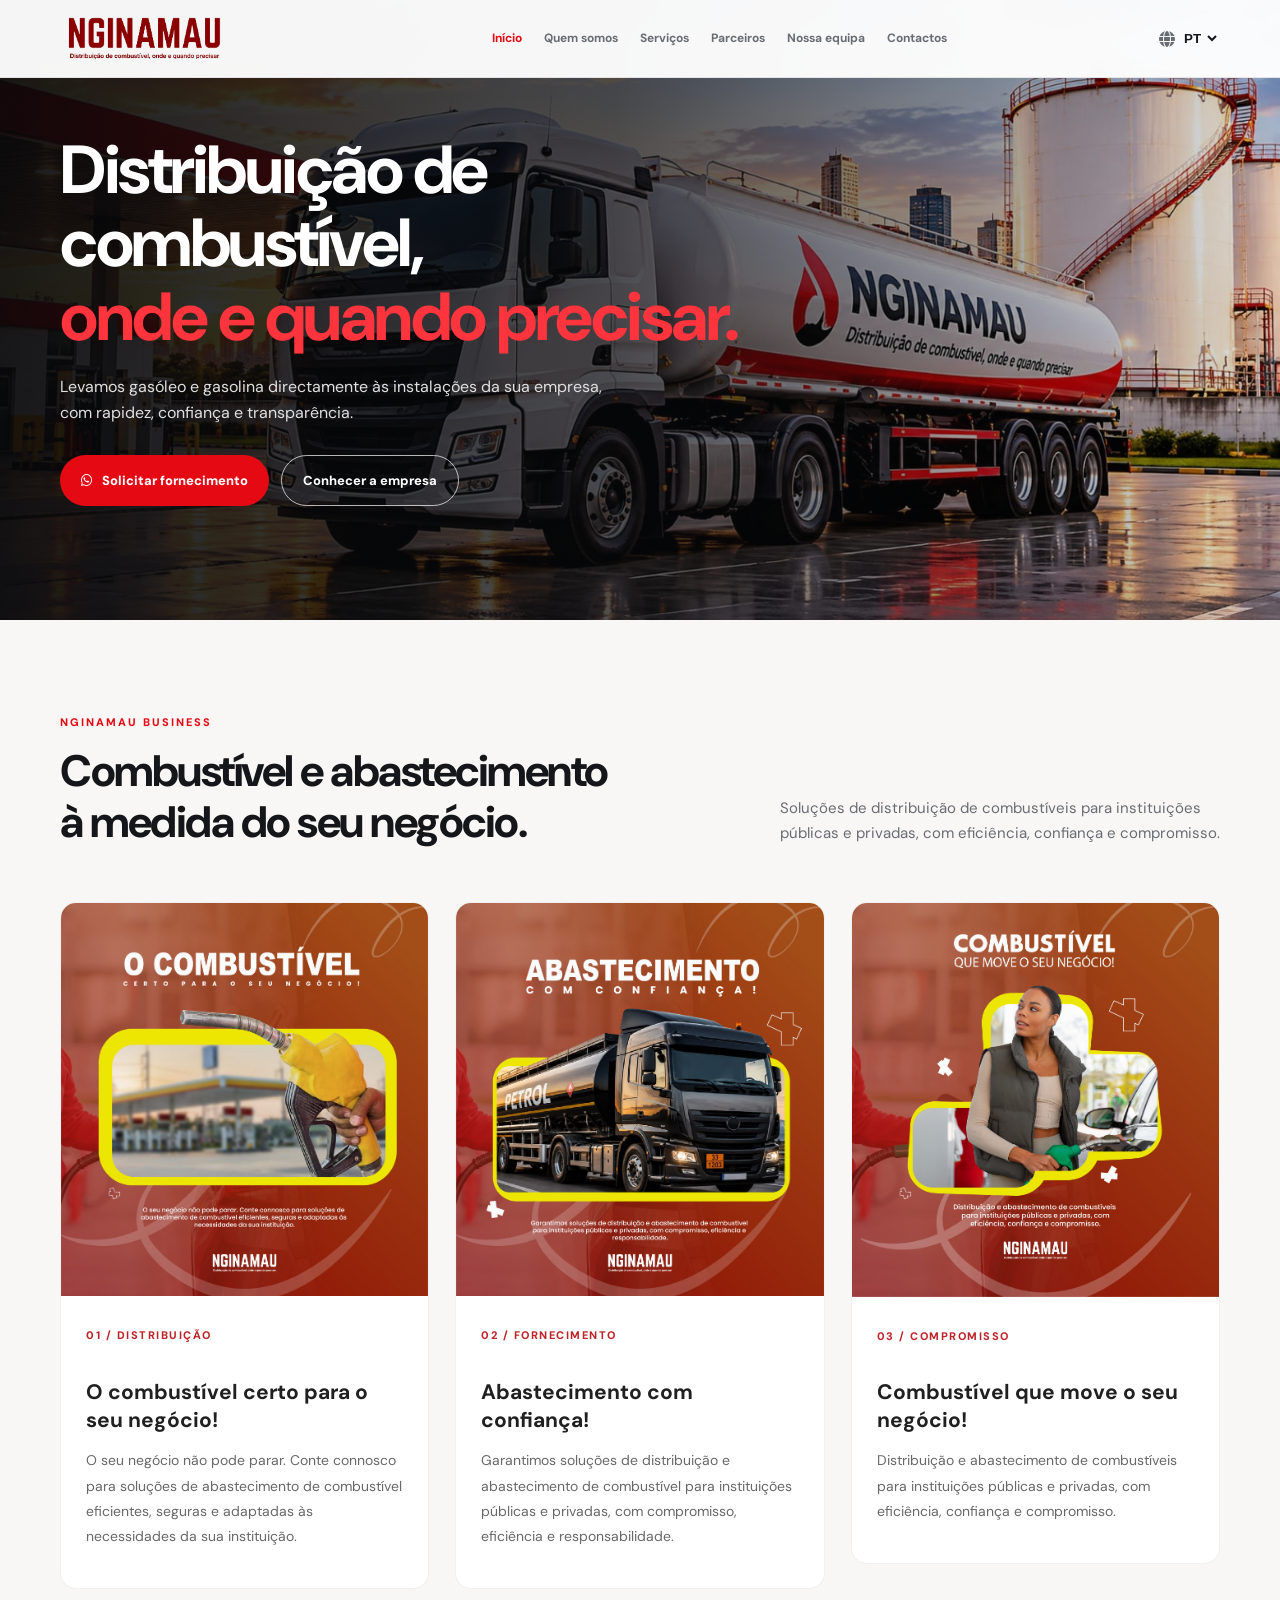
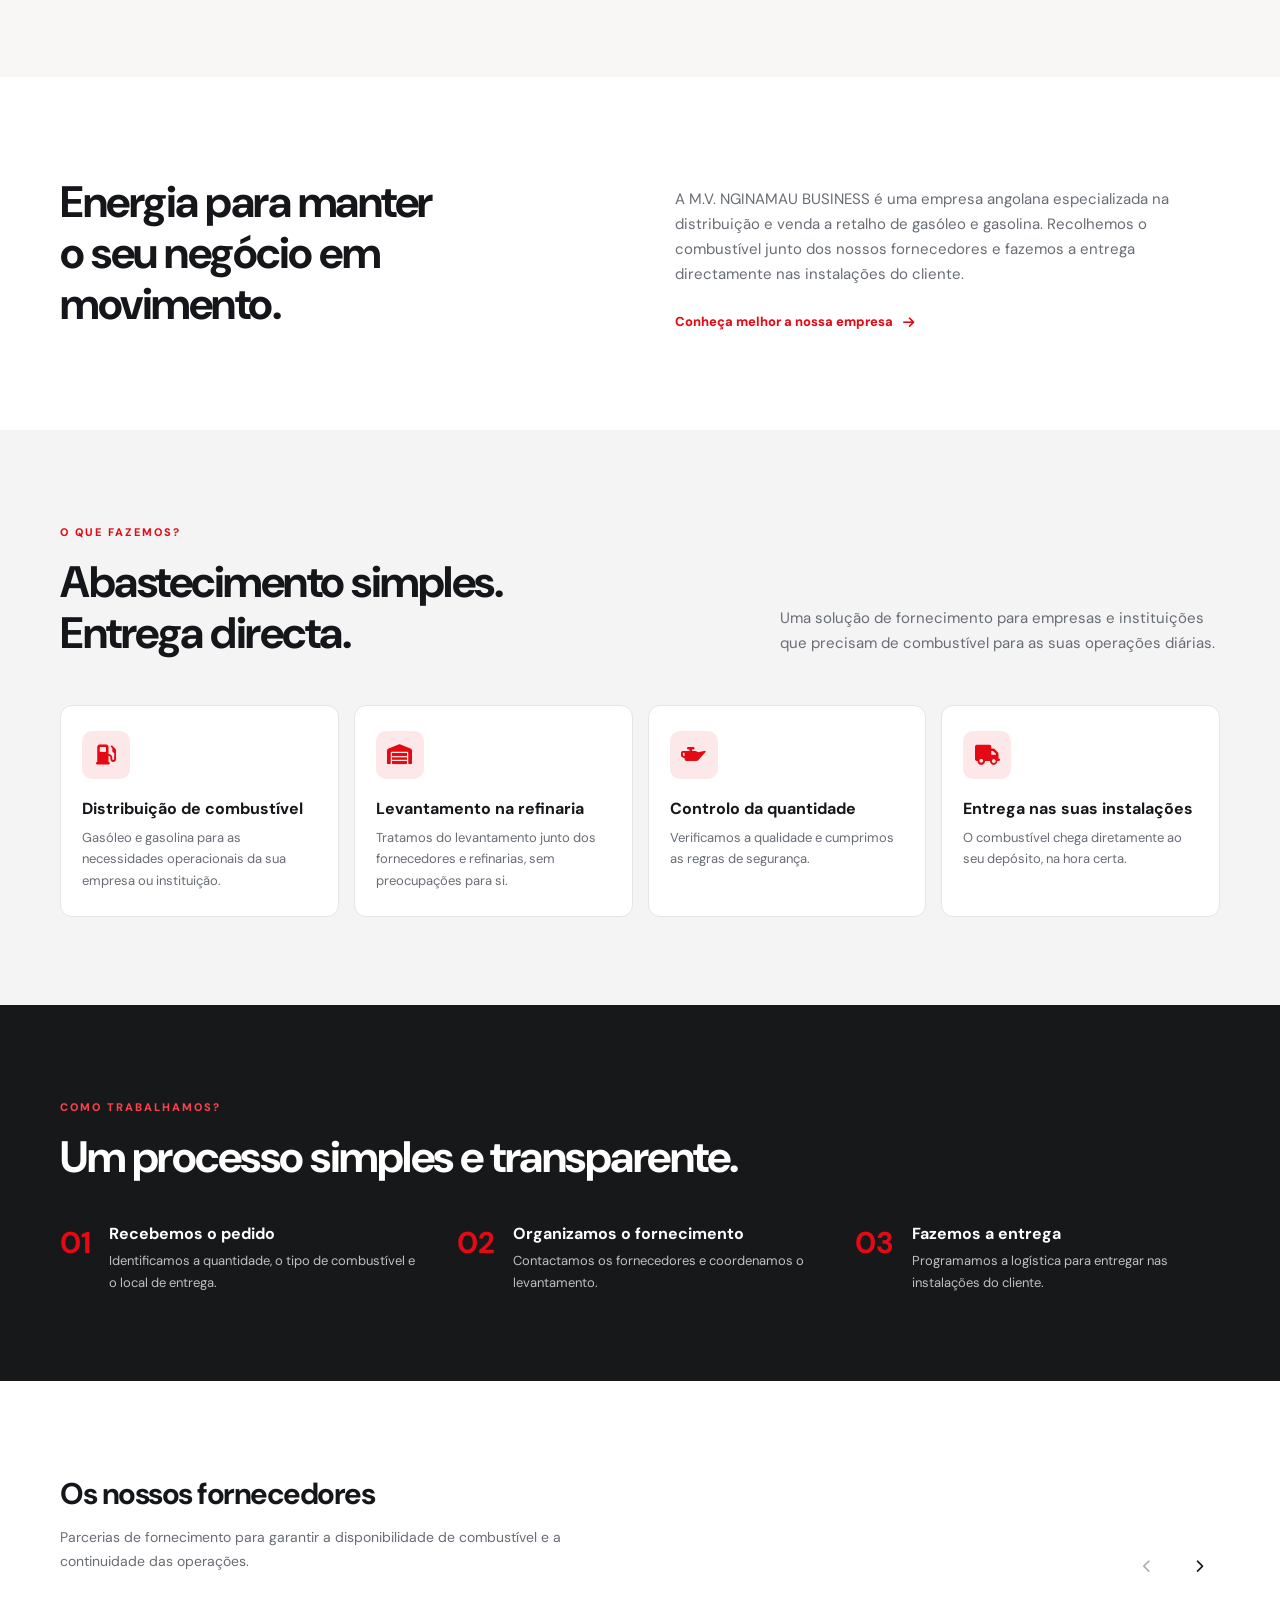
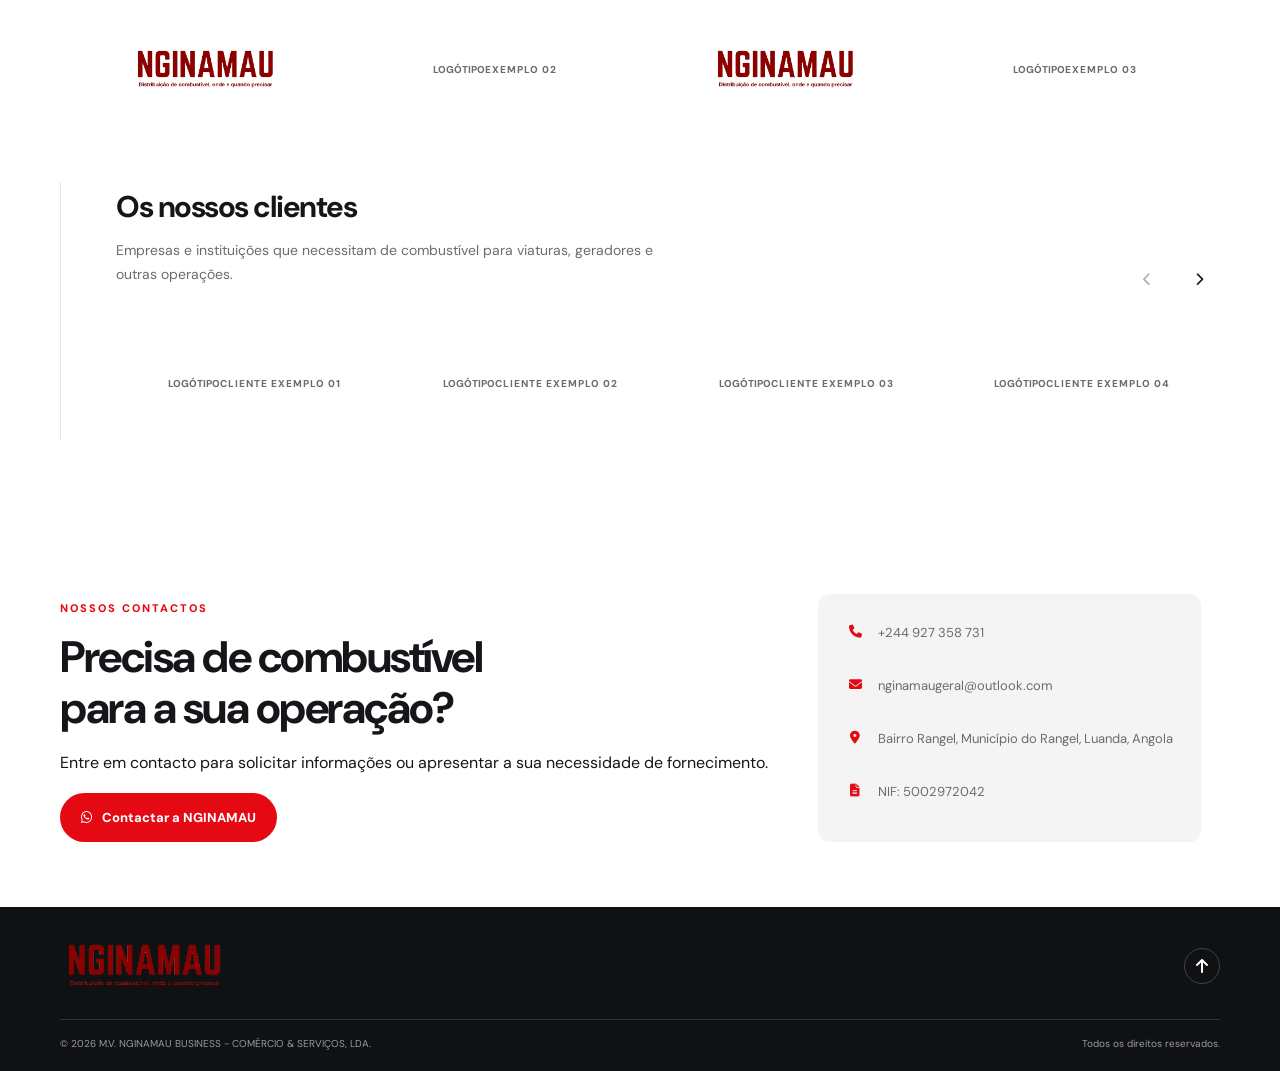
==== commit 3e074fe8: "ui: Melhoramento da ui do logotipo com base nos pedidos do cliente" ====
--- a/index.html
+++ b/index.html
@@ -10,6 +10,7 @@
   <link rel="preconnect" href="https://fonts.gstatic.com" crossorigin>
   <link href="https://fonts.googleapis.com/css2?family=DM+Sans:wght@400;500;600;700;800&display=swap" rel="stylesheet">
   <link rel="stylesheet" href="https://cdnjs.cloudflare.com/ajax/libs/font-awesome/6.7.2/css/all.min.css">
+  <link href="https://fonts.googleapis.com/css2?family=Noto+Sans+Arabic:wght@400;500;600;700;800&display=swap" rel="stylesheet">
   <link rel="stylesheet" href="css/styles.css">
 </head>
 
@@ -30,6 +31,91 @@
       </div>
     </section>
 
+    <section class="section campaigns-section" id="campanhas">
+      <div class="container">
+
+        <div class="section-heading campaigns-heading">
+          <div>
+            <span class="kicker">NGINAMAU BUSINESS</span>
+            <h2>Combustível e abastecimento<br>à medida do seu negócio.</h2>
+          </div>
+
+          <p>
+            Soluções de distribuição de combustíveis para instituições
+            públicas e privadas, com eficiência, confiança e compromisso.
+          </p>
+        </div>
+
+        <div class="campaigns-grid">
+
+          <article class="campaign-card">
+            <div class="campaign-image">
+              <img
+                src="assets/campanhas/combustivel-certo.jpeg"
+                alt="O combustível certo para o seu negócio"
+                loading="lazy">
+            </div>
+
+            <div class="campaign-info">
+              <span class="campaign-number">01 / DISTRIBUIÇÃO</span>
+
+              <h3>O combustível certo para o seu negócio!</h3>
+
+              <p>
+                O seu negócio não pode parar. Conte connosco para
+                soluções de abastecimento de combustível eficientes,
+                seguras e adaptadas às necessidades da sua instituição.
+              </p>
+            </div>
+          </article>
+
+          <article class="campaign-card">
+            <div class="campaign-image">
+              <img
+                src="assets/campanhas/abastecimento-confianca.jpeg"
+                alt="Abastecimento com confiança"
+                loading="lazy">
+            </div>
+
+            <div class="campaign-info">
+              <span class="campaign-number">02 / FORNECIMENTO</span>
+
+              <h3>Abastecimento com confiança!</h3>
+
+              <p>
+                Garantimos soluções de distribuição e abastecimento
+                de combustível para instituições públicas e privadas,
+                com compromisso, eficiência e responsabilidade.
+              </p>
+            </div>
+          </article>
+
+          <article class="campaign-card">
+            <div class="campaign-image">
+              <img
+                src="assets/campanhas/combustivel-movimento.jpeg"
+                alt="Combustível que move o seu negócio"
+                loading="lazy">
+            </div>
+
+            <div class="campaign-info">
+              <span class="campaign-number">03 / COMPROMISSO</span>
+
+              <h3>Combustível que move o seu negócio!</h3>
+
+              <p>
+                Distribuição e abastecimento de combustíveis para
+                instituições públicas e privadas, com eficiência,
+                confiança e compromisso.
+              </p>
+            </div>
+          </article>
+
+        </div>
+
+      </div>
+    </section>
+
     <section class="section intro-section">
       <div class="container two-col intro-layout">
         <div>
--- a/css/styles.css
+++ b/css/styles.css
@@ -64,31 +64,35 @@
 .brand {
     display: flex;
     align-items: center;
-    gap: 10px;
-    flex-shrink: 0
+    flex-shrink: 0;
+    text-decoration: none;
 }
 
 .brand-mark {
-    width: 200px;
-    height: 50px;
-    color: #fff;
-    display: grid;
-    place-items: center;
-    border-radius: 50% 50% 8% 8px;
-    font-size: 20px
-}
-
-.brand strong {
     display: block;
-    font-size: 19px;
-    letter-spacing: -.7px;
-    line-height: 1.1
-}
-
-.brand small {
-    display: block;
-    color: var(--muted);
-    font-size: 9px
+    width: 220px;
+    height: auto;
+    max-height: 62px;
+    object-fit: contain;
+    object-position: left center;
+    border-radius: 0;
+    background: transparent;
+    color: inherit;
+    flex-shrink: 0;
+}
+
+@media (max-width: 760px) {
+    .brand-mark {
+        width: 165px;
+        max-height: 48px;
+    }
+}
+
+@media (max-width: 380px) {
+    .brand-mark {
+        width: 140px;
+        max-height: 42px;
+    }
 }
 
 .main-nav {
@@ -1571,3 +1575,314 @@
   }
 
 }
+
+
+
+/* =========================================
+   SUPORTE PARA IDIOMA ÁRABE - RTL
+========================================= */
+
+@import url('https://fonts.googleapis.com/css2?family=Noto+Sans+Arabic:wght@400;500;600;700;800&display=swap');
+
+html[dir="rtl"] body {
+  font-family: 'Noto Sans Arabic', sans-serif;
+  text-align: right;
+}
+
+html[dir="rtl"] .site-header {
+  direction: rtl;
+}
+
+html[dir="rtl"] .main-nav {
+  direction: rtl;
+}
+
+html[dir="rtl"] .hero-content,
+html[dir="rtl"] .page-hero-content {
+  direction: rtl;
+  text-align: right;
+}
+
+html[dir="rtl"] .hero-actions {
+  direction: rtl;
+  justify-content: flex-start;
+}
+
+html[dir="rtl"] .section-heading,
+html[dir="rtl"] .two-col,
+html[dir="rtl"] .contact-grid {
+  direction: rtl;
+}
+
+html[dir="rtl"] .info-card,
+html[dir="rtl"] .team-person,
+html[dir="rtl"] .department-person,
+html[dir="rtl"] .org-support-card {
+  direction: rtl;
+  text-align: right;
+}
+
+html[dir="rtl"] .carousel-heading {
+  direction: rtl;
+}
+
+html[dir="rtl"] .carousel-controls {
+  direction: ltr;
+}
+
+html[dir="rtl"] .contact-details a,
+html[dir="rtl"] .contact-details div {
+  direction: rtl;
+}
+
+html[dir="rtl"] .footer-bottom {
+  direction: rtl;
+}
+
+html[dir="rtl"] .language-picker {
+  direction: ltr;
+}
+
+/* Manter números, contactos e NIF legíveis */
+html[dir="rtl"] a[href^="tel:"],
+html[dir="rtl"] a[href^="mailto:"],
+html[dir="rtl"] .contact-details {
+  unicode-bidi: plaintext;
+}
+
+/* Evitar problemas com nomes e marcas */
+html[dir="rtl"] .brand,
+html[dir="rtl"] .brand *,
+html[dir="rtl"] .fa-solid,
+html[dir="rtl"] .fa-brands {
+  direction: ltr;
+}
+
+/* Menu mobile */
+@media (max-width: 768px) {
+  html[dir="rtl"] .main-nav {
+    text-align: right;
+  }
+}
+
+
+
+/* =========================================
+   LAYOUT ÁRABE - NGINAMAU
+========================================= */
+
+html[dir="rtl"] body {
+  font-family: "Noto Sans Arabic", sans-serif;
+  text-align: right;
+}
+
+html[dir="rtl"] .site-header,
+html[dir="rtl"] .main-nav,
+html[dir="rtl"] .header-actions {
+  direction: rtl;
+}
+
+html[dir="rtl"] .hero-content,
+html[dir="rtl"] .page-hero-content,
+html[dir="rtl"] .section-heading,
+html[dir="rtl"] .intro-layout,
+html[dir="rtl"] .about-main,
+html[dir="rtl"] .contact-grid {
+  direction: rtl;
+  text-align: right;
+}
+
+html[dir="rtl"] .hero-actions {
+  direction: rtl;
+}
+
+html[dir="rtl"] .info-card,
+html[dir="rtl"] .statement-card,
+html[dir="rtl"] .value-card,
+html[dir="rtl"] .department-person,
+html[dir="rtl"] .team-person,
+html[dir="rtl"] .org-support-card {
+  direction: rtl;
+  text-align: right;
+}
+
+html[dir="rtl"] .objective-list > div {
+  direction: rtl;
+}
+
+html[dir="rtl"] .contact-details {
+  direction: rtl;
+  text-align: right;
+}
+
+html[dir="rtl"] .carousel-heading {
+  direction: rtl;
+  text-align: right;
+}
+
+html[dir="rtl"] .carousel-controls {
+  direction: ltr;
+}
+
+html[dir="rtl"] .footer-bottom {
+  direction: rtl;
+}
+
+html[dir="rtl"] .brand,
+html[dir="rtl"] .fa-solid,
+html[dir="rtl"] .fa-brands {
+  direction: ltr;
+}
+
+html[dir="rtl"] .language-picker {
+  direction: ltr;
+}
+
+html[dir="rtl"] .contact-details a {
+  unicode-bidi: plaintext;
+}
+
+@media (max-width: 768px) {
+  html[dir="rtl"] .main-nav {
+    text-align: right;
+  }
+
+  html[dir="rtl"] .hero-actions {
+    justify-content: flex-start;
+  }
+}
+
+/* =================================
+   CAMPANHAS INSTITUCIONAIS
+================================= */
+
+.campaigns-section {
+  background: #f8f7f5;
+  overflow: hidden;
+}
+
+.campaigns-heading {
+  margin-bottom: 42px;
+}
+
+.campaigns-grid {
+  display: grid;
+  grid-template-columns: repeat(3, minmax(0, 1fr));
+  gap: 26px;
+  align-items: start;
+}
+
+.campaign-card {
+  background: #fff;
+  border-radius: 16px;
+  overflow: hidden;
+  border: 1px solid rgba(0, 0, 0, 0.06);
+  transition: transform .3s ease, box-shadow .3s ease;
+}
+
+.campaign-card:hover {
+  transform: translateY(-7px);
+  box-shadow: 0 18px 40px rgba(0, 0, 0, .09);
+}
+
+.campaign-image {
+  width: 100%;
+  aspect-ratio: 1 / 1.07;
+  overflow: hidden;
+  background: #eee;
+}
+
+.campaign-image img {
+  width: 100%;
+  height: 100%;
+  display: block;
+  object-fit: cover;
+  transition: transform .5s ease;
+}
+
+.campaign-card:hover .campaign-image img {
+  transform: scale(1.035);
+}
+
+.campaign-info {
+  padding: 25px;
+}
+
+.campaign-number {
+  display: inline-block;
+  font-size: 11px;
+  font-weight: 800;
+  letter-spacing: 1.5px;
+  color: #bd2428;
+  margin-bottom: 12px;
+}
+
+.campaign-info h3 {
+  font-size: 21px;
+  line-height: 1.35;
+  margin-bottom: 13px;
+  color: #202020;
+}
+
+.campaign-info p {
+  font-size: 14px;
+  line-height: 1.8;
+  color: #686868;
+}
+
+.campaigns-cta {
+  margin-top: 42px;
+  padding: 28px;
+  background: #fff;
+  border-radius: 14px;
+  display: flex;
+  align-items: center;
+  justify-content: space-between;
+  gap: 20px;
+  border-left: 4px solid #c4262e;
+}
+
+.campaigns-cta p {
+  font-size: 17px;
+  font-weight: 700;
+  color: #252525;
+}
+
+/* TABLETS */
+
+@media (max-width: 992px) {
+  .campaigns-grid {
+    grid-template-columns: repeat(2, minmax(0, 1fr));
+  }
+}
+
+/* TELEMÓVEIS */
+
+@media (max-width: 600px) {
+  .campaigns-grid {
+    grid-template-columns: 1fr;
+    gap: 22px;
+  }
+
+  .campaign-image {
+    aspect-ratio: 1 / 1.05;
+  }
+
+  .campaign-info {
+    padding: 22px;
+  }
+
+  .campaign-info h3 {
+    font-size: 19px;
+  }
+
+  .campaigns-cta {
+    flex-direction: column;
+    align-items: flex-start;
+  }
+
+  .campaigns-cta .btn {
+    width: 100%;
+    justify-content: center;
+  }
+}
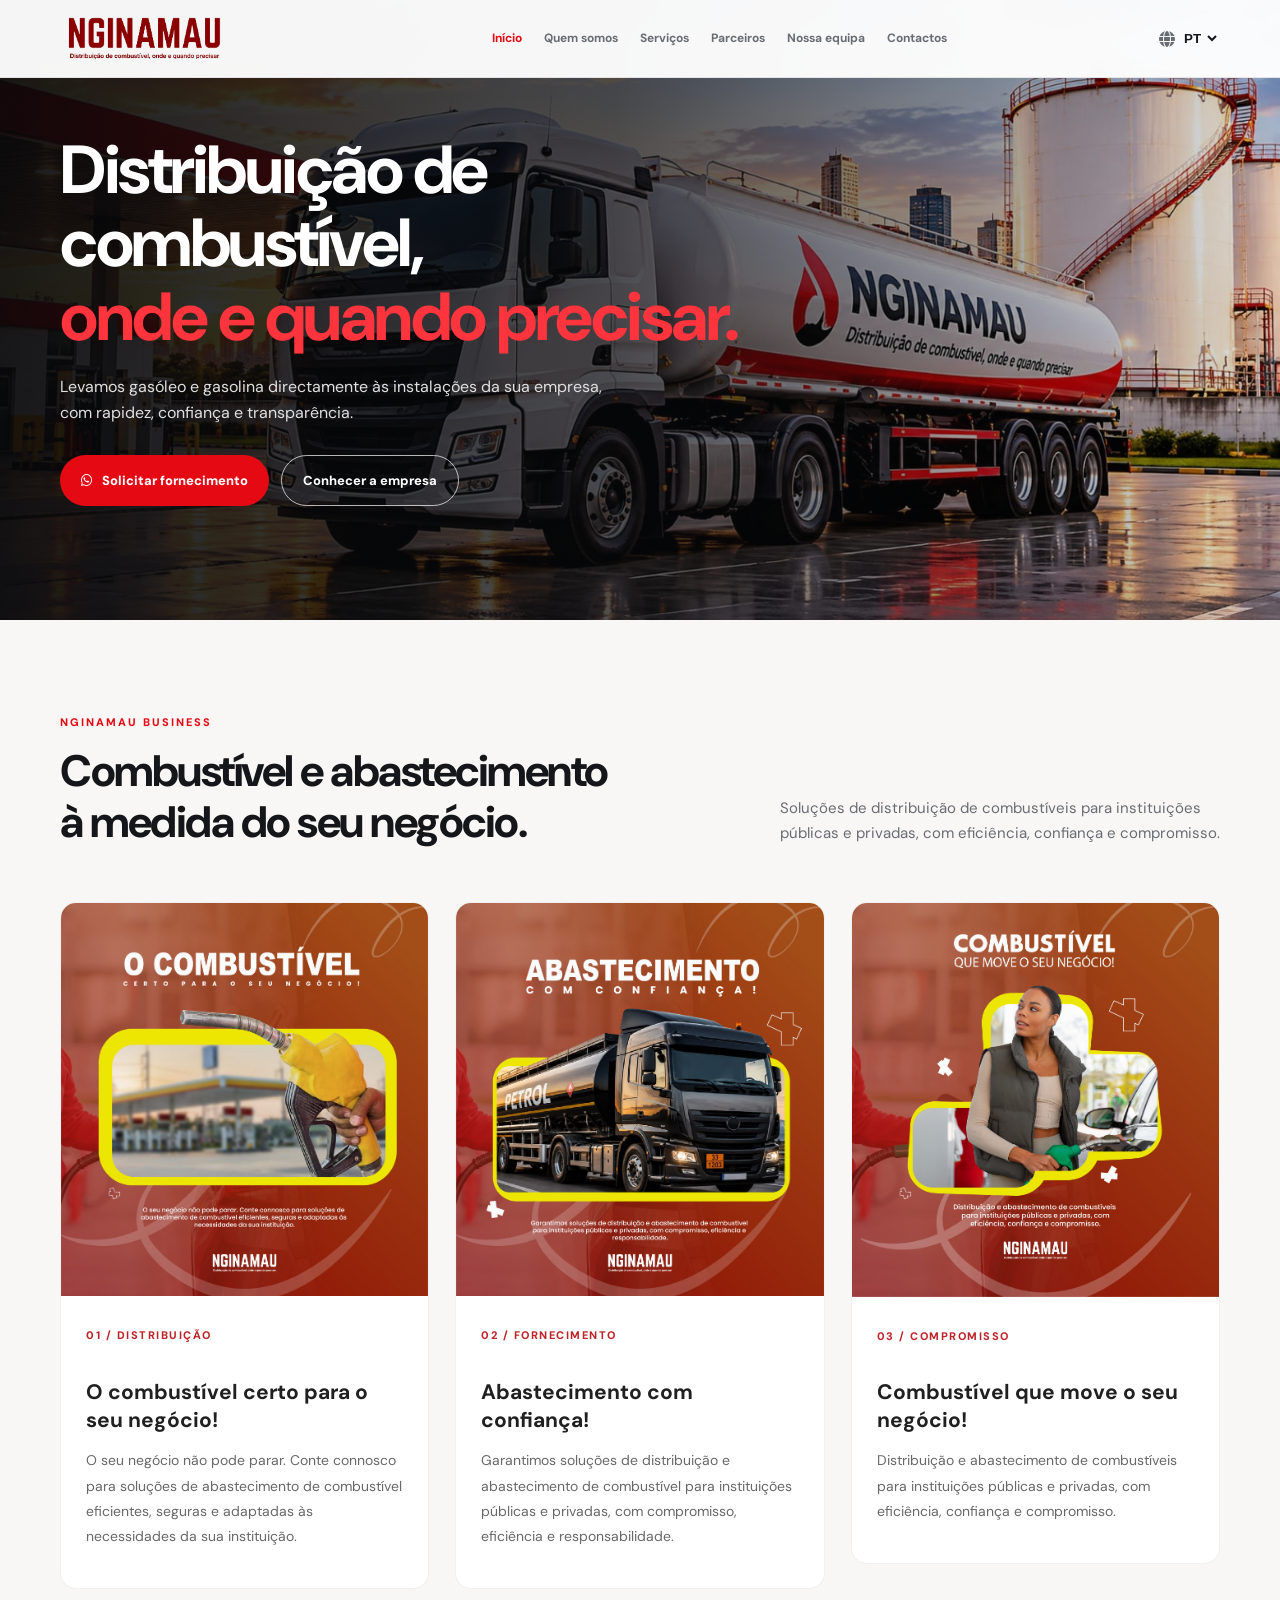
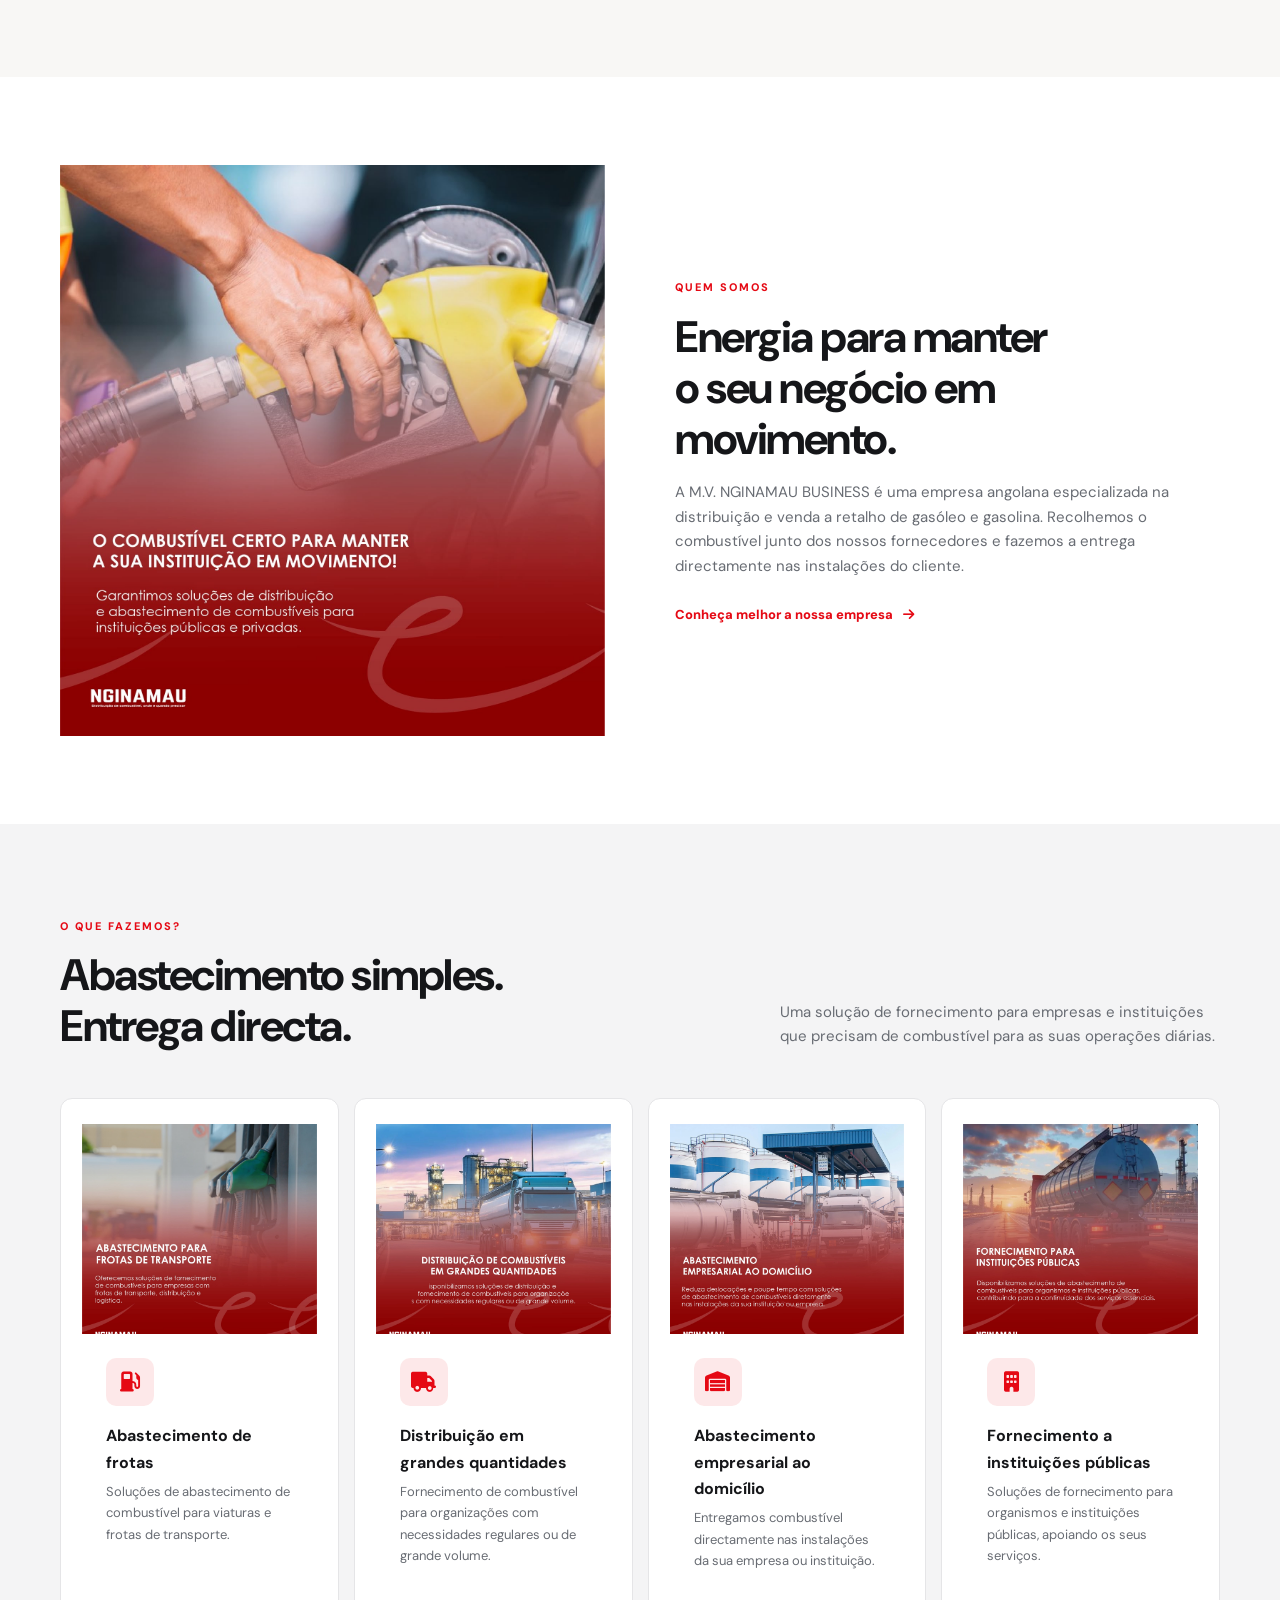
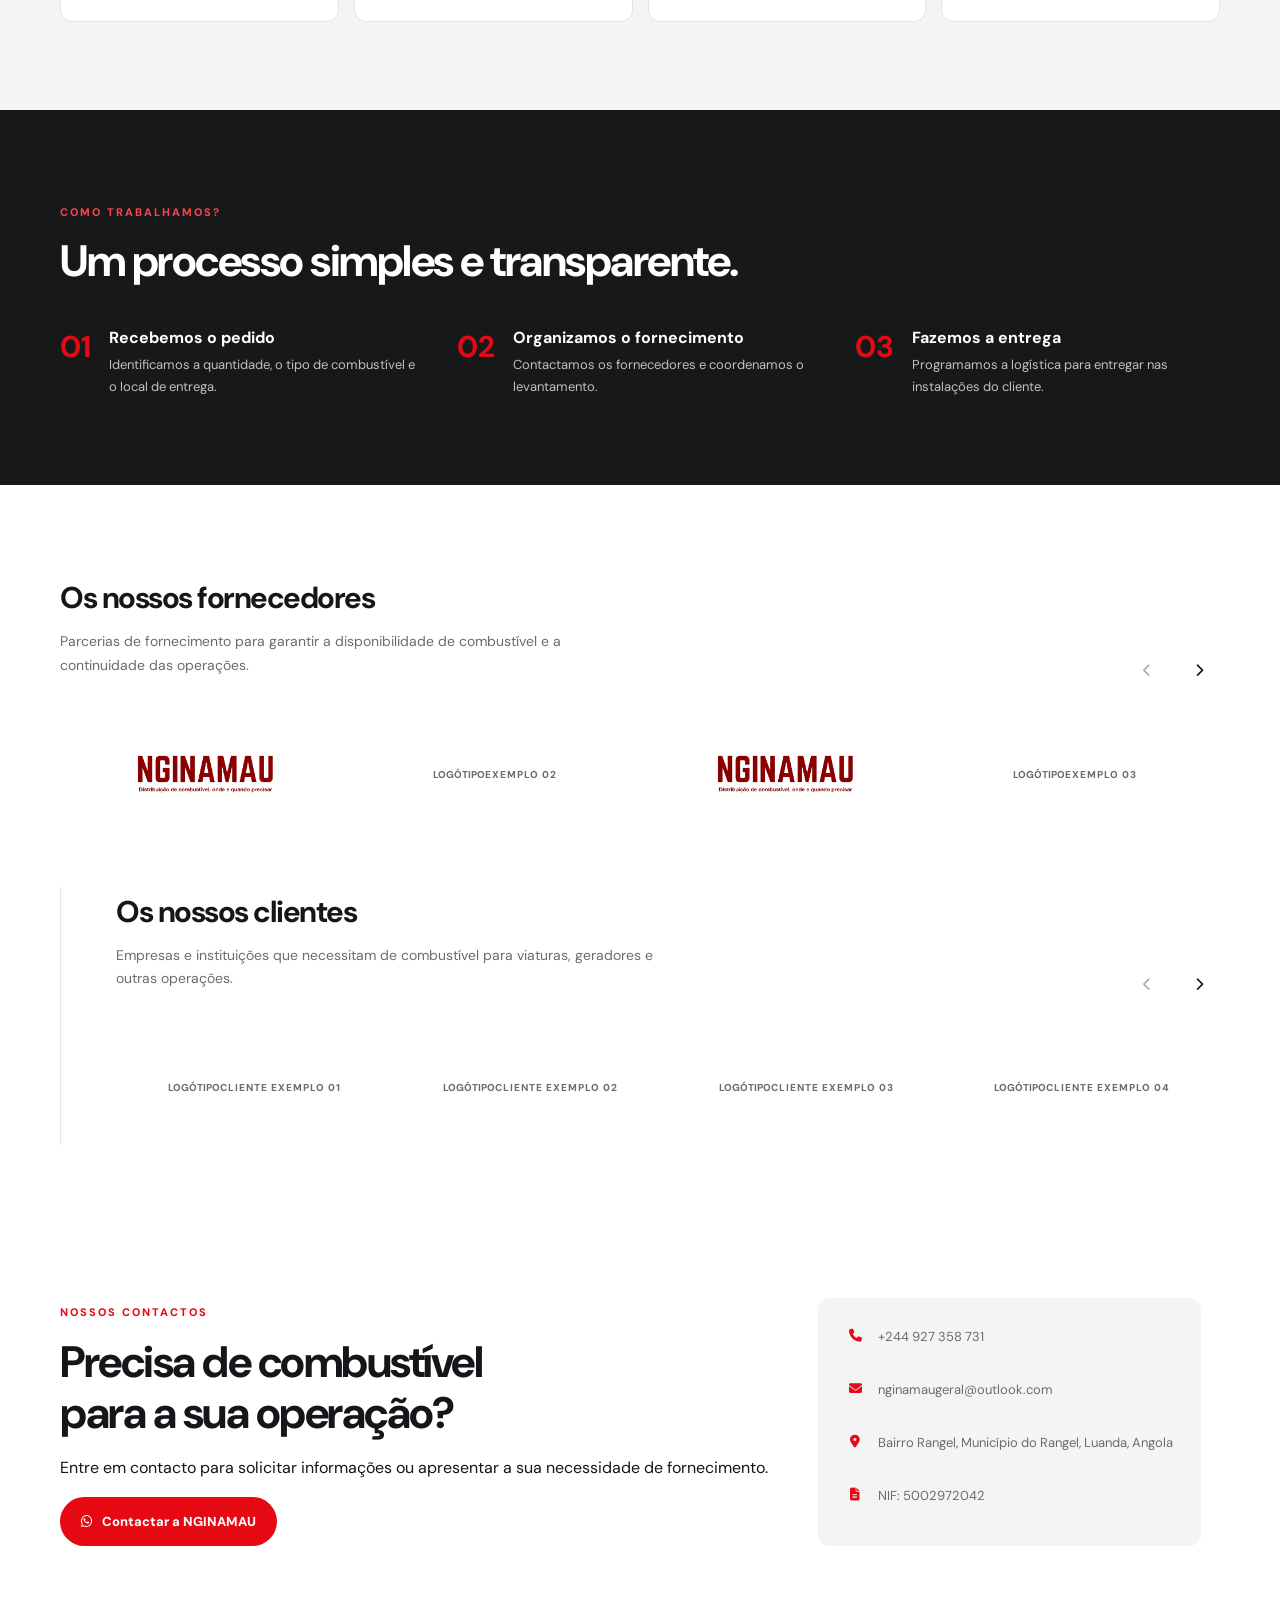
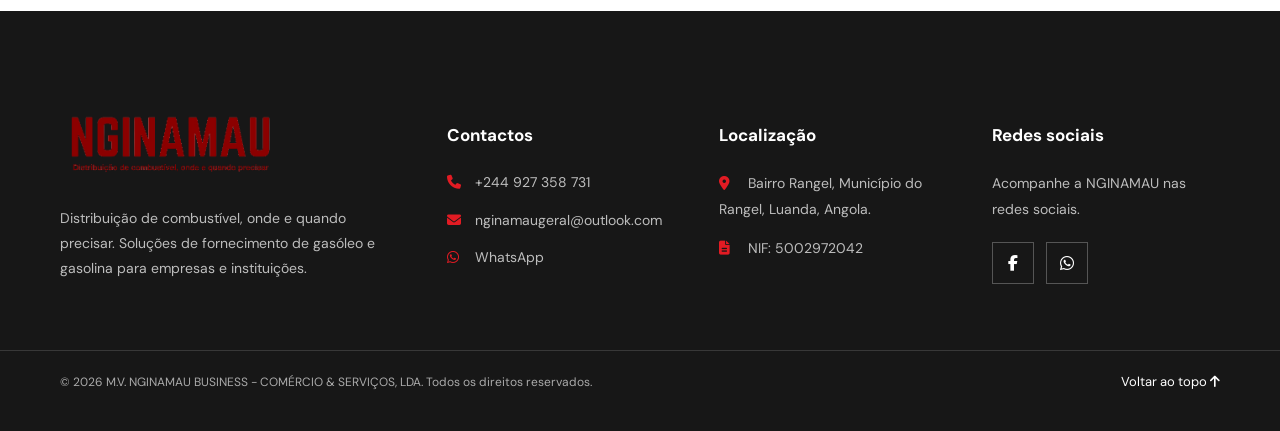
==== commit 563dddcb: "feat: actualizar páginas institucionais e contactos do rodapé" ====
--- a/index.html
+++ b/index.html
@@ -10,7 +10,8 @@
   <link rel="preconnect" href="https://fonts.gstatic.com" crossorigin>
   <link href="https://fonts.googleapis.com/css2?family=DM+Sans:wght@400;500;600;700;800&display=swap" rel="stylesheet">
   <link rel="stylesheet" href="https://cdnjs.cloudflare.com/ajax/libs/font-awesome/6.7.2/css/all.min.css">
-  <link href="https://fonts.googleapis.com/css2?family=Noto+Sans+Arabic:wght@400;500;600;700;800&display=swap" rel="stylesheet">
+  <link href="https://fonts.googleapis.com/css2?family=Noto+Sans+Arabic:wght@400;500;600;700;800&display=swap"
+    rel="stylesheet">
   <link rel="stylesheet" href="css/styles.css">
 </head>
 
@@ -50,9 +51,7 @@
 
           <article class="campaign-card">
             <div class="campaign-image">
-              <img
-                src="assets/campanhas/combustivel-certo.jpeg"
-                alt="O combustível certo para o seu negócio"
+              <img src="assets/campanhas/combustivel-certo.jpeg" alt="O combustível certo para o seu negócio"
                 loading="lazy">
             </div>
 
@@ -71,10 +70,7 @@
 
           <article class="campaign-card">
             <div class="campaign-image">
-              <img
-                src="assets/campanhas/abastecimento-confianca.jpeg"
-                alt="Abastecimento com confiança"
-                loading="lazy">
+              <img src="assets/campanhas/abastecimento-confianca.jpeg" alt="Abastecimento com confiança" loading="lazy">
             </div>
 
             <div class="campaign-info">
@@ -92,9 +88,7 @@
 
           <article class="campaign-card">
             <div class="campaign-image">
-              <img
-                src="assets/campanhas/combustivel-movimento.jpeg"
-                alt="Combustível que move o seu negócio"
+              <img src="assets/campanhas/combustivel-movimento.jpeg" alt="Combustível que move o seu negócio"
                 loading="lazy">
             </div>
 
@@ -118,16 +112,31 @@
 
     <section class="section intro-section">
       <div class="container two-col intro-layout">
-        <div>
+
+        <div class="intro-image">
+          <img src="assets/institucional/abastecimento.jpeg" alt="Operação de abastecimento de combustível"
+            loading="lazy">
+        </div>
+
+        <div class="intro-copy">
+          <span class="kicker">QUEM SOMOS</span>
+
           <h2>Energia para manter<br>o seu negócio em movimento.</h2>
-        </div>
-        <div class="intro-copy">
-          <p>A M.V. NGINAMAU BUSINESS é uma empresa angolana especializada na distribuição e venda a retalho de gasóleo
-            e gasolina. Recolhemos o combustível junto dos nossos fornecedores e fazemos a entrega directamente nas
-            instalações do cliente.</p>
-          <a class="text-link" href="sobre.html">Conheça melhor a nossa empresa <i
-              class="fa-solid fa-arrow-right"></i></a>
-        </div>
+
+          <p>
+            A M.V. NGINAMAU BUSINESS é uma empresa angolana
+            especializada na distribuição e venda a retalho de
+            gasóleo e gasolina. Recolhemos o combustível junto dos
+            nossos fornecedores e fazemos a entrega directamente
+            nas instalações do cliente.
+          </p>
+
+          <a class="text-link" href="sobre.html">
+            Conheça melhor a nossa empresa
+            <i class="fa-solid fa-arrow-right"></i>
+          </a>
+        </div>
+
       </div>
     </section>
 
@@ -141,22 +150,94 @@
             diárias.</p>
         </div>
         <div class="cards-grid four">
-          <article class="info-card"><span class="icon-box"><i class="fa-solid fa-gas-pump"></i></span>
-            <h3>Distribuição de combustível</h3>
-            <p>Gasóleo e gasolina para as necessidades operacionais da sua empresa ou instituição.</p>
-          </article>
-          <article class="info-card"><span class="icon-box"><i class="fa-solid fa-warehouse"></i></span>
-            <h3>Levantamento na refinaria</h3>
-            <p>Tratamos do levantamento junto dos fornecedores e refinarias, sem preocupações para si.</p>
-          </article>
-          <article class="info-card"><span class="icon-box"><i class="fa-solid fa-oil-can"></i></span>
-            <h3>Controlo da quantidade</h3>
-            <p>Verificamos a qualidade e cumprimos as regras de segurança.</p>
-          </article> 
-          <article class="info-card"><span class="icon-box"><i class="fa-solid fa-truck"></i></span>
-            <h3>Entrega nas suas instalações</h3>
-            <p>O combustível chega diretamente ao seu depósito, na hora certa.</p>
-          </article>
+          <article class="info-card service-card">
+            <div class="service-image">
+              <img
+                src="assets/servicos/frotas.jpeg"
+                alt="Abastecimento de combustível para frotas"
+                loading="lazy">
+            </div>
+
+            <div class="service-content">
+              <span class="icon-box">
+                <i class="fa-solid fa-gas-pump"></i>
+              </span>
+
+              <h3>Abastecimento de frotas</h3>
+
+              <p>
+                Soluções de abastecimento de combustível para
+                viaturas e frotas de transporte.
+              </p>
+            </div>
+          </article>
+
+          <article class="info-card service-card">
+            <div class="service-image">
+              <img
+                src="assets/servicos/grandes-quantidades.jpeg"
+                alt="Distribuição de combustível em grandes quantidades"
+                loading="lazy">
+            </div>
+
+            <div class="service-content">
+              <span class="icon-box">
+                <i class="fa-solid fa-truck"></i>
+              </span>
+
+              <h3>Distribuição em grandes quantidades</h3>
+
+              <p>
+                Fornecimento de combustível para organizações
+                com necessidades regulares ou de grande volume.
+              </p>
+            </div>
+          </article>
+
+          <article class="info-card service-card">
+            <div class="service-image">
+              <img
+                src="assets/servicos/abastecimento-domicilio.jpeg"
+                alt="Abastecimento empresarial nas instalações do cliente"
+                loading="lazy">
+            </div>
+
+            <div class="service-content">
+              <span class="icon-box">
+                <i class="fa-solid fa-warehouse"></i>
+              </span>
+
+              <h3>Abastecimento empresarial ao domicílio</h3>
+
+              <p>
+                Entregamos combustível directamente nas
+                instalações da sua empresa ou instituição.
+              </p>
+            </div>
+          </article>
+
+          <article class="info-card service-card">
+            <div class="service-image">
+              <img
+                src="assets/servicos/instituicoes-publicas.jpeg"
+                alt="Transporte de combustível para instituições públicas"
+                loading="lazy">
+            </div>
+
+            <div class="service-content">
+              <span class="icon-box">
+                <i class="fa-solid fa-building"></i>
+              </span>
+
+              <h3>Fornecimento a instituições públicas</h3>
+
+              <p>
+                Soluções de fornecimento para organismos
+                e instituições públicas, apoiando os seus serviços.
+              </p>
+            </div>
+          </article>
+
         </div>
       </div>
     </section>
@@ -188,7 +269,7 @@
       </div>
     </section>
 
-        
+
     <section class="section partners-section" id="parceiros">
       <div class="container">
         <div class="partner-panel">
@@ -223,7 +304,7 @@
                 <div class="logo-placeholder">
                   LOGÓTIPO<br><small>EXEMPLO 02</small>
                 </div>
-                
+
                 <div class="logo-placeholder">
                   <img src="assets/logo.png" alt="Fornecedor demonstrativo">
                 </div>
@@ -284,7 +365,7 @@
                 <div class="logo-placeholder">
                   LOGÓTIPO<br><small>CLIENTE EXEMPLO 04</small>
                 </div>
-                
+
                 <div class="logo-placeholder">
                   <img src="assets/logo.png" alt="Fornecedor demonstrativo">
                 </div>
--- a/css/styles.css
+++ b/css/styles.css
@@ -95,6 +95,102 @@
     }
 }
 
+/* Imagem de fundo do Hero */
+.hero {
+  position: relative;
+  overflow: hidden;
+}
+
+.hero-background {
+  position: absolute;
+  inset: 0;
+  width: 100%;
+  height: 100%;
+  object-fit: cover;
+  object-position: center;
+  z-index: 0;
+}
+
+.hero-shade {
+  position: absolute;
+  inset: 0;
+  z-index: 1;
+}
+
+.hero-content {
+  position: relative;
+  z-index: 2;
+}
+
+/* Imagem da apresentação institucional */
+.intro-image {
+  width: 100%;
+  min-height: 350px;
+  overflow: hidden;
+}
+
+.intro-image img {
+  display: block;
+  width: 100%;
+  height: 100%;
+  min-height: 350px;
+  object-fit: cover;
+}
+
+/* Imagens dos serviços */
+.service-card {
+  padding: 0;
+  overflow: hidden;
+}
+
+.service-image {
+  width: 100%;
+  height: 210px;
+  overflow: hidden;
+}
+
+.service-image img {
+  display: block;
+  width: 100%;
+  height: 100%;
+  object-fit: cover;
+  transition: transform 0.4s ease;
+}
+
+.service-card:hover .service-image img {
+  transform: scale(1.04);
+}
+
+.service-content {
+  padding: 24px;
+}
+
+.service-content h3 {
+  margin-top: 16px;
+}
+
+/* Responsividade */
+@media (max-width: 768px) {
+  .intro-image,
+  .intro-image img {
+    min-height: 250px;
+  }
+
+  .service-image {
+    height: 200px;
+  }
+}
+
+@media (max-width: 480px) {
+  .service-image {
+    height: 180px;
+  }
+
+  .service-content {
+    padding: 18px;
+  }
+}
+
 .main-nav {
     display: flex;
     gap: 22px;
@@ -1885,4 +1981,155 @@
     width: 100%;
     justify-content: center;
   }
-}+}
+
+
+/* ========================================
+   RODAPÉ INSTITUCIONAL
+======================================== */
+
+.site-footer {
+  background: #171717;
+  color: #fff;
+  margin-top: 0;
+}
+
+.footer-main {
+  display: grid;
+  grid-template-columns: 1.5fr 1fr 1fr 1fr;
+  gap: 45px;
+  padding-top: 65px;
+  padding-bottom: 55px;
+}
+
+.footer-brand img {
+  display: block;
+  width: 220px;
+  max-width: 100%;
+  height: auto;
+  object-fit: contain;
+  margin-bottom: 20px;
+}
+
+.footer-brand p,
+.footer-column p {
+  color: #bdbdbd;
+  font-size: 14px;
+  line-height: 1.8;
+}
+
+.footer-column h3 {
+  color: #fff;
+  font-size: 17px;
+  margin-bottom: 22px;
+}
+
+.footer-column > a {
+  display: flex;
+  align-items: flex-start;
+  gap: 11px;
+  color: #bdbdbd;
+  font-size: 14px;
+  text-decoration: none;
+  margin-bottom: 15px;
+  line-height: 1.6;
+  transition: color 0.3s ease;
+  overflow-wrap: anywhere;
+}
+
+.footer-column > a:hover {
+  color: #e21b23;
+}
+
+.footer-column > a i,
+.footer-column p i {
+  color: #e21b23;
+  min-width: 17px;
+  margin-top: 4px;
+}
+
+.footer-column p i {
+  margin-right: 8px;
+}
+
+.footer-socials {
+  display: flex;
+  gap: 12px;
+  margin-top: 20px;
+}
+
+.footer-socials a {
+  display: flex;
+  align-items: center;
+  justify-content: center;
+  width: 42px;
+  height: 42px;
+  border: 1px solid #555;
+  border-radius: 0;
+  color: #fff;
+  text-decoration: none;
+  transition: 0.3s ease;
+}
+
+.footer-socials a:hover {
+  background: #a90000;
+  border-color: #a90000;
+}
+
+.footer-bottom {
+  border-top: 1px solid #383838;
+  padding: 20px 0;
+}
+
+.footer-bottom-content {
+  display: flex;
+  align-items: center;
+  justify-content: space-between;
+  gap: 20px;
+}
+
+.footer-bottom p {
+  color: #aaa;
+  font-size: 12px;
+  line-height: 1.7;
+  margin: 0;
+}
+
+.footer-bottom a {
+  color: #fff;
+  font-size: 13px;
+  text-decoration: none;
+  white-space: nowrap;
+}
+
+.footer-bottom a:hover {
+  color: #e21b23;
+}
+
+/* Tablets */
+@media (max-width: 900px) {
+  .footer-main {
+    grid-template-columns: repeat(2, 1fr);
+    gap: 35px;
+  }
+}
+
+/* Telemóveis */
+@media (max-width: 550px) {
+  .footer-main {
+    grid-template-columns: 1fr;
+    gap: 30px;
+    padding-top: 45px;
+    padding-bottom: 35px;
+  }
+
+  .footer-brand img {
+    width: 190px;
+  }
+
+  .footer-bottom-content {
+    flex-direction: column;
+    align-items: flex-start;
+    gap: 12px;
+  }
+}
